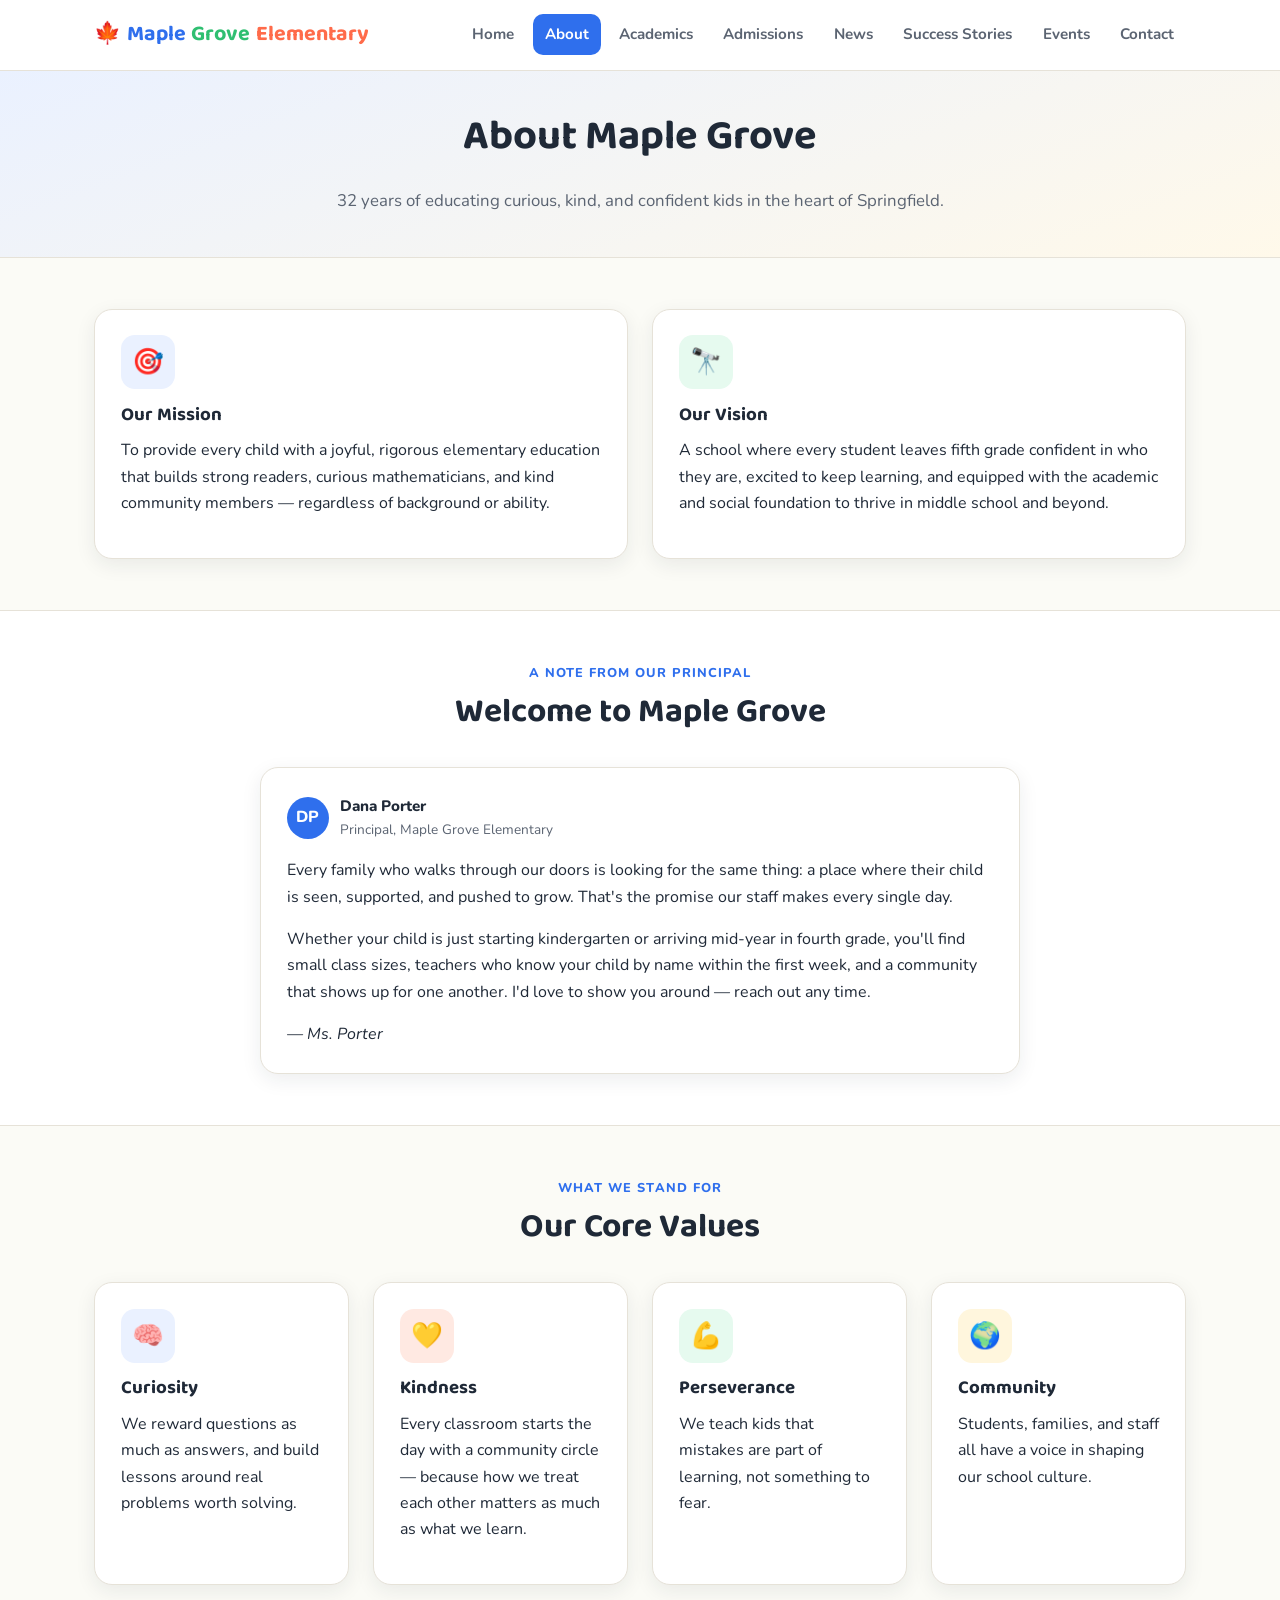
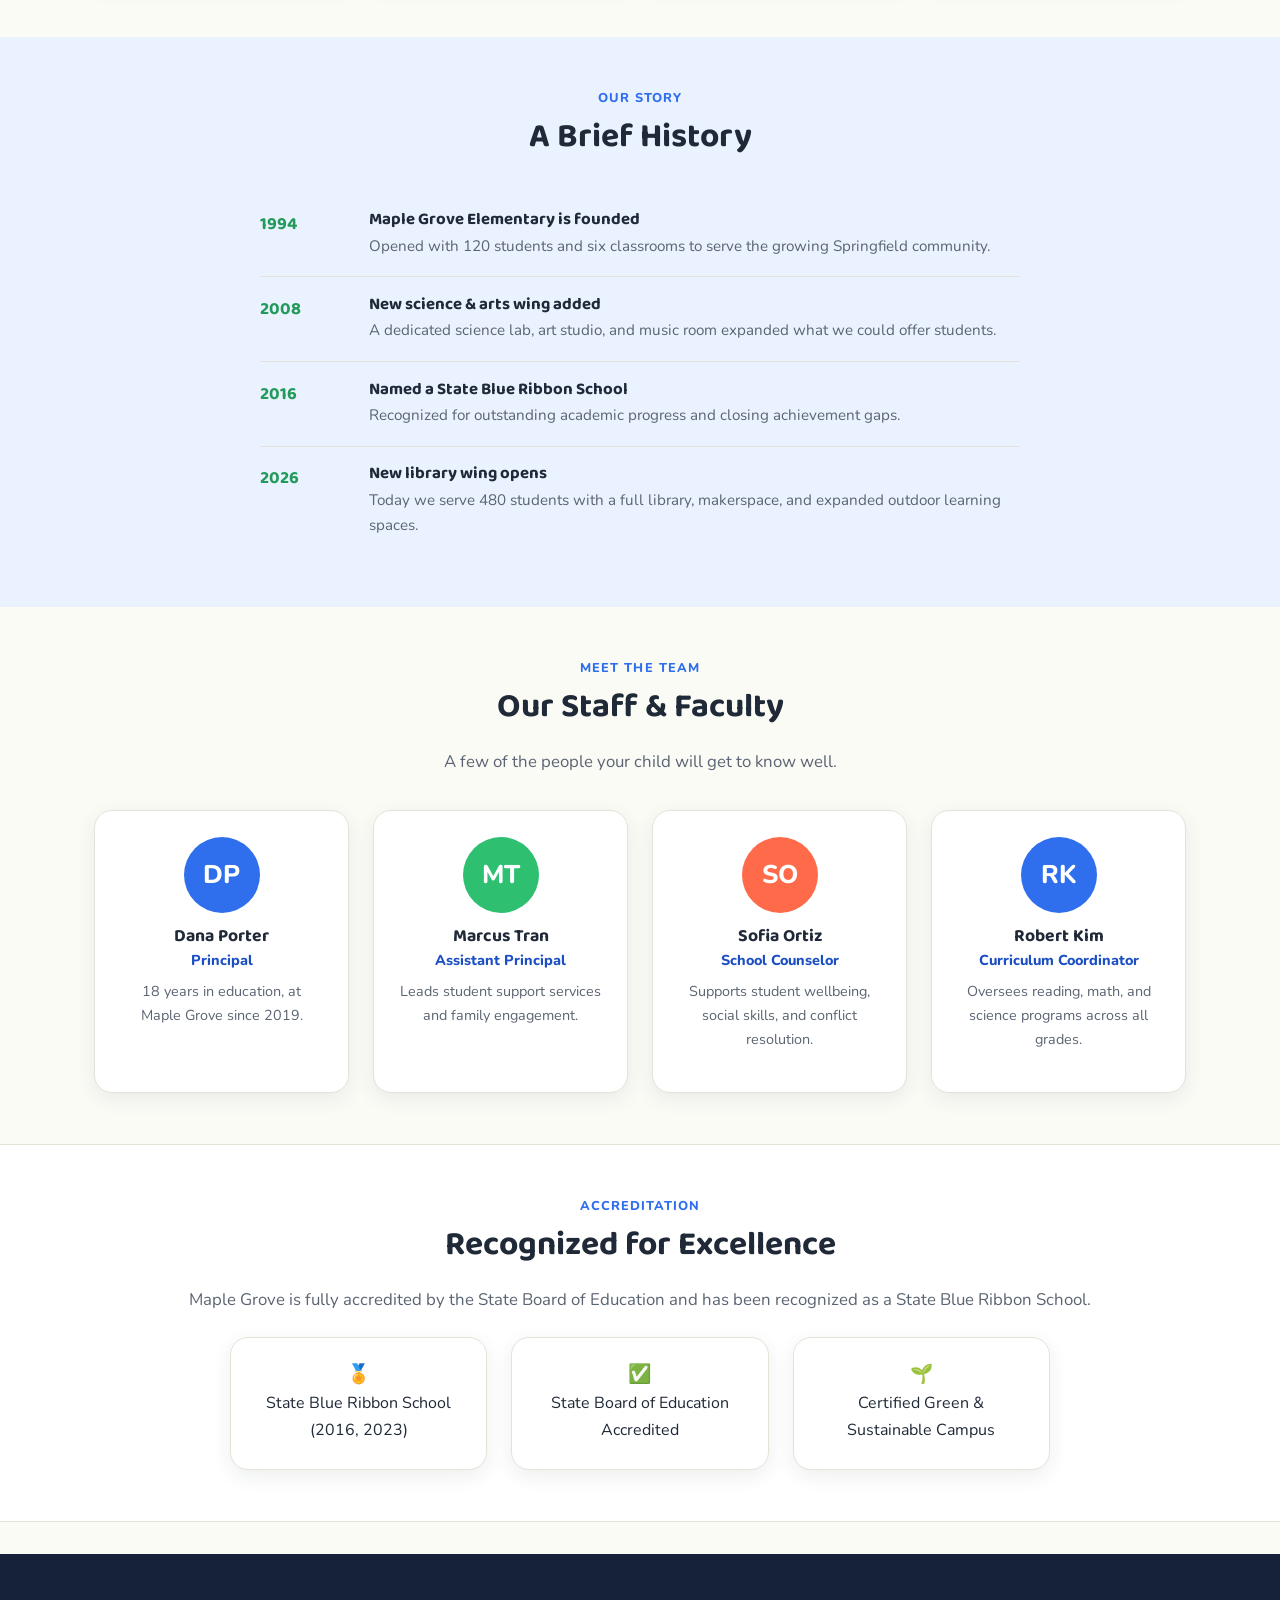
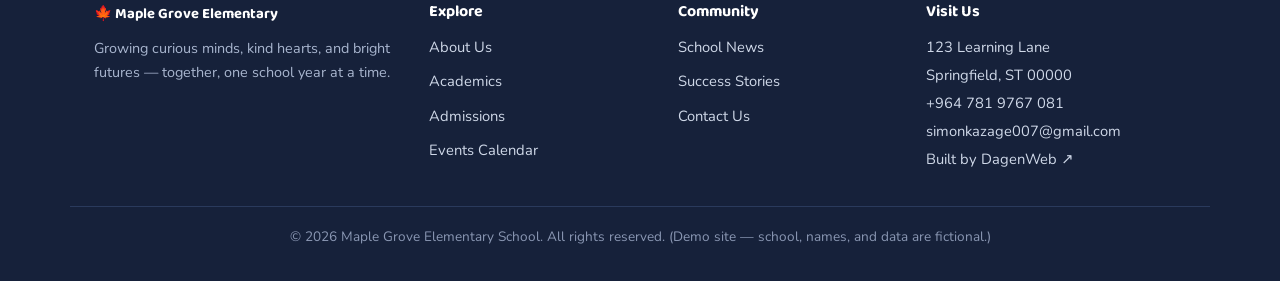
==== about.html @ 6165afce "Add files via upload" ====
<!DOCTYPE html>
<html lang="en">
<head>
<meta charset="UTF-8">
<meta name="viewport" content="width=device-width, initial-scale=1.0">
<title>About Us — Maple Grove Elementary School</title>
<meta name="description" content="Learn about Maple Grove Elementary's mission, history, values, and the staff who make it a great place to learn.">
<link rel="icon" href="data:image/svg+xml,<svg xmlns=%22http://www.w3.org/2000/svg%22 viewBox=%220 0 100 100%22><text y=%22.9em%22 font-size=%2290%22>🍁</text></svg>">
<link rel="preconnect" href="https://fonts.googleapis.com">
<link rel="preconnect" href="https://fonts.gstatic.com" crossorigin>
<link href="https://fonts.googleapis.com/css2?family=Baloo+2:wght@500;600;700;800&family=Nunito:wght@400;600;700;800&display=swap" rel="stylesheet">
<link rel="stylesheet" href="assets/css/style.css">
</head>
<body>
<header class="site-header">
    <div class="container header-inner">
        <a href="index.html" class="logo">🍁 <span class="logo-m">Maple</span> <span class="logo-g">Grove</span> <span class="logo-e">Elementary</span></a>
        <nav class="main-nav">
            <button class="nav-toggle" id="navToggle" aria-label="Toggle menu">☰</button>
            <ul id="navList">
                <li><a href="index.html">Home</a></li>
                <li><a href="about.html" class="active">About</a></li>
                <li><a href="academics.html">Academics</a></li>
                <li><a href="admissions.html">Admissions</a></li>
                <li><a href="news.html">News</a></li>
                <li><a href="success.html">Success Stories</a></li>
                <li><a href="events.html">Events</a></li>
                <li><a href="contact.html">Contact</a></li>
            </ul>
        </nav>
    </div>
</header>

<main>
<section class="page-hero">
    <div class="container">
        <h1>About Maple Grove</h1>
        <p>32 years of educating curious, kind, and confident kids in the heart of Springfield.</p>
    </div>
</section>

<section class="section">
    <div class="container">
        <div class="grid grid-2">
            <div class="card">
                <div class="icon-badge bg-blue">🎯</div>
                <h3>Our Mission</h3>
                <p>To provide every child with a joyful, rigorous elementary education that builds strong readers, curious mathematicians, and kind community members — regardless of background or ability.</p>
            </div>
            <div class="card">
                <div class="icon-badge bg-green">🔭</div>
                <h3>Our Vision</h3>
                <p>A school where every student leaves fifth grade confident in who they are, excited to keep learning, and equipped with the academic and social foundation to thrive in middle school and beyond.</p>
            </div>
        </div>
    </div>
</section>

<section class="section section-alt">
    <div class="container">
        <div class="section-head">
            <span class="eyebrow">A note from our principal</span>
            <h2 class="section-title">Welcome to Maple Grove</h2>
        </div>
        <div class="card" style="max-width:760px;margin:0 auto;">
            <div class="testimonial-author" style="margin-bottom:1rem;">
                <div class="avatar avatar-blue">DP</div>
                <div>
                    <div class="testimonial-name">Dana Porter</div>
                    <div class="testimonial-role">Principal, Maple Grove Elementary</div>
                </div>
            </div>
            <p>Every family who walks through our doors is looking for the same thing: a place where their child is seen, supported, and pushed to grow. That's the promise our staff makes every single day.</p>
            <p>Whether your child is just starting kindergarten or arriving mid-year in fourth grade, you'll find small class sizes, teachers who know your child by name within the first week, and a community that shows up for one another. I'd love to show you around — reach out any time.</p>
            <p style="margin-bottom:0;"><em>— Ms. Porter</em></p>
        </div>
    </div>
</section>

<section class="section">
    <div class="container">
        <div class="section-head">
            <span class="eyebrow">What we stand for</span>
            <h2 class="section-title">Our Core Values</h2>
        </div>
        <div class="grid grid-4">
            <div class="card">
                <div class="icon-badge bg-blue">🧠</div>
                <h3>Curiosity</h3>
                <p>We reward questions as much as answers, and build lessons around real problems worth solving.</p>
            </div>
            <div class="card">
                <div class="icon-badge bg-orange">💛</div>
                <h3>Kindness</h3>
                <p>Every classroom starts the day with a community circle — because how we treat each other matters as much as what we learn.</p>
            </div>
            <div class="card">
                <div class="icon-badge bg-green">💪</div>
                <h3>Perseverance</h3>
                <p>We teach kids that mistakes are part of learning, not something to fear.</p>
            </div>
            <div class="card">
                <div class="icon-badge bg-yellow">🌍</div>
                <h3>Community</h3>
                <p>Students, families, and staff all have a voice in shaping our school culture.</p>
            </div>
        </div>
    </div>
</section>

<section class="section section-tint">
    <div class="container">
        <div class="section-head">
            <span class="eyebrow">Our story</span>
            <h2 class="section-title">A Brief History</h2>
        </div>
        <ol class="timeline" style="max-width:760px;margin:0 auto;">
            <li>
                <span class="timeline-year">1994</span>
                <div>
                    <h4>Maple Grove Elementary is founded</h4>
                    <p>Opened with 120 students and six classrooms to serve the growing Springfield community.</p>
                </div>
            </li>
            <li>
                <span class="timeline-year">2008</span>
                <div>
                    <h4>New science &amp; arts wing added</h4>
                    <p>A dedicated science lab, art studio, and music room expanded what we could offer students.</p>
                </div>
            </li>
            <li>
                <span class="timeline-year">2016</span>
                <div>
                    <h4>Named a State Blue Ribbon School</h4>
                    <p>Recognized for outstanding academic progress and closing achievement gaps.</p>
                </div>
            </li>
            <li>
                <span class="timeline-year">2026</span>
                <div>
                    <h4>New library wing opens</h4>
                    <p>Today we serve 480 students with a full library, makerspace, and expanded outdoor learning spaces.</p>
                </div>
            </li>
        </ol>
    </div>
</section>

<section class="section">
    <div class="container">
        <div class="section-head">
            <span class="eyebrow">Meet the team</span>
            <h2 class="section-title">Our Staff &amp; Faculty</h2>
            <p class="section-sub">A few of the people your child will get to know well.</p>
        </div>
        <div class="grid grid-4">
            <div class="card staff-card">
                <div class="avatar avatar-blue">DP</div>
                <h3>Dana Porter</h3>
                <div class="staff-role">Principal</div>
                <p>18 years in education, at Maple Grove since 2019.</p>
            </div>
            <div class="card staff-card">
                <div class="avatar avatar-green">MT</div>
                <h3>Marcus Tran</h3>
                <div class="staff-role">Assistant Principal</div>
                <p>Leads student support services and family engagement.</p>
            </div>
            <div class="card staff-card">
                <div class="avatar avatar-orange">SO</div>
                <h3>Sofia Ortiz</h3>
                <div class="staff-role">School Counselor</div>
                <p>Supports student wellbeing, social skills, and conflict resolution.</p>
            </div>
            <div class="card staff-card">
                <div class="avatar avatar-blue">RK</div>
                <h3>Robert Kim</h3>
                <div class="staff-role">Curriculum Coordinator</div>
                <p>Oversees reading, math, and science programs across all grades.</p>
            </div>
        </div>
    </div>
</section>

<section class="section section-alt">
    <div class="container text-center">
        <span class="eyebrow">Accreditation</span>
        <h2 class="section-title">Recognized for Excellence</h2>
        <p class="section-sub" style="margin-bottom:1.5rem;">Maple Grove is fully accredited by the State Board of Education and has been recognized as a State Blue Ribbon School.</p>
        <div class="grid grid-3" style="max-width:820px;margin:0 auto;">
            <div class="card"><h3 style="margin-bottom:0.2em;">🏅</h3><p style="margin:0;">State Blue Ribbon School (2016, 2023)</p></div>
            <div class="card"><h3 style="margin-bottom:0.2em;">✅</h3><p style="margin:0;">State Board of Education Accredited</p></div>
            <div class="card"><h3 style="margin-bottom:0.2em;">🌱</h3><p style="margin:0;">Certified Green &amp; Sustainable Campus</p></div>
        </div>
    </div>
</section>
</main>

<footer class="site-footer">
    <div class="container footer-grid">
        <div class="footer-col footer-about">
            <a href="index.html" class="logo">🍁 Maple Grove Elementary</a>
            <p>Growing curious minds, kind hearts, and bright futures — together, one school year at a time.</p>
        </div>
        <div class="footer-col">
            <h4>Explore</h4>
            <ul>
                <li><a href="about.html">About Us</a></li>
                <li><a href="academics.html">Academics</a></li>
                <li><a href="admissions.html">Admissions</a></li>
                <li><a href="events.html">Events Calendar</a></li>
            </ul>
        </div>
        <div class="footer-col">
            <h4>Community</h4>
            <ul>
                <li><a href="news.html">School News</a></li>
                <li><a href="success.html">Success Stories</a></li>
                <li><a href="contact.html">Contact Us</a></li>
            </ul>
        </div>
        <div class="footer-col">
            <h4>Visit Us</h4>
            <address>
                123 Learning Lane<br>
                Springfield, ST 00000<br>
                <a href="tel:+9647819767081">+964 781 9767 081</a><br>
                <a href="mailto:simonkazage007@gmail.com">simonkazage007@gmail.com</a><br>
                <a href="https://simon-dagenhart.github.io/DagenWeb/" target="_blank" rel="noopener noreferrer">Built by DagenWeb &#8599;</a>
            </address>
        </div>
    </div>
    <div class="container footer-bottom">
        <p>&copy; <span id="year"></span> Maple Grove Elementary School. All rights reserved. (Demo site — school, names, and data are fictional.)</p>
    </div>
</footer>
<script src="assets/js/main.js"></script>
</body>
</html>
---- assets/css/style.css ----
:root {
    --blue: #2f6fed;
    --blue-dark: #1c4fc4;
    --blue-light: #eaf1ff;
    --yellow: #ffc93c;
    --yellow-dark: #e0a800;
    --green: #2fbf71;
    --green-dark: #219a5a;
    --orange: #ff6b4a;
    --red: #e8483a;
    --ink: #1f2937;
    --ink-light: #5b6472;
    --bg: #fbfbf6;
    --card-bg: #ffffff;
    --border: #e6e2d8;
    --radius: 18px;
    --radius-sm: 10px;
    --shadow: 0 6px 20px rgba(31, 41, 55, 0.08);
    --shadow-lg: 0 12px 32px rgba(31, 41, 55, 0.12);
}

* { box-sizing: border-box; }

html { scroll-behavior: smooth; }

body {
    margin: 0;
    font-family: 'Nunito', system-ui, -apple-system, 'Segoe UI', sans-serif;
    background: var(--bg);
    color: var(--ink);
    line-height: 1.65;
}

h1, h2, h3, h4 {
    font-family: 'Baloo 2', 'Nunito', system-ui, sans-serif;
    line-height: 1.2;
    margin: 0 0 0.6em;
    color: var(--ink);
}

p { margin: 0 0 1em; }

.container {
    max-width: 1140px;
    margin: 0 auto;
    padding: 0 1.5rem;
}

.container.narrow { max-width: 760px; }

a { color: var(--blue-dark); }
a:hover { color: var(--blue); }

img { max-width: 100%; display: block; }

ul { padding-left: 1.2em; }

/* ---------- Header ---------- */
.site-header {
    background: #ffffffee;
    backdrop-filter: blur(6px);
    border-bottom: 1px solid var(--border);
    position: sticky;
    top: 0;
    z-index: 20;
}

.header-inner {
    display: flex;
    align-items: center;
    justify-content: space-between;
    padding: 0.9rem 1.5rem;
    gap: 1rem;
}

.logo {
    font-family: 'Baloo 2', sans-serif;
    font-size: 1.35rem;
    font-weight: 700;
    color: var(--ink);
    text-decoration: none;
    white-space: nowrap;
    display: flex;
    align-items: center;
    gap: 0.35rem;
}
.logo:hover { color: var(--ink); }
.logo .logo-m { color: var(--blue); }
.logo .logo-g { color: var(--green); }
.logo .logo-e { color: var(--orange); }

.main-nav { display: flex; align-items: center; }

.nav-toggle {
    display: none;
    background: none;
    border: 2px solid var(--border);
    border-radius: var(--radius-sm);
    font-size: 1.3rem;
    padding: 0.25rem 0.6rem;
    cursor: pointer;
}

#navList {
    display: flex;
    list-style: none;
    margin: 0;
    padding: 0;
    gap: 0.4rem;
    flex-wrap: wrap;
    justify-content: flex-end;
}

#navList a {
    display: block;
    padding: 0.5rem 0.75rem;
    border-radius: var(--radius-sm);
    color: var(--ink-light);
    text-decoration: none;
    font-weight: 700;
    font-size: 0.95rem;
    transition: background 0.15s, color 0.15s;
}

#navList a:hover { background: var(--blue-light); color: var(--blue-dark); }
#navList a.active { background: var(--blue); color: #fff; }

/* ---------- Buttons ---------- */
.btn {
    display: inline-block;
    padding: 0.75rem 1.5rem;
    border-radius: 999px;
    font-weight: 800;
    text-decoration: none;
    font-size: 1rem;
    border: none;
    cursor: pointer;
    transition: transform 0.12s ease, box-shadow 0.12s ease;
}
.btn:hover { transform: translateY(-2px); text-decoration: none; }

.btn-blue { background: var(--blue); color: #fff; box-shadow: 0 6px 16px rgba(47, 111, 237, 0.35); }
.btn-blue:hover { background: var(--blue-dark); color: #fff; }

.btn-yellow { background: var(--yellow); color: #4a3300; box-shadow: 0 6px 16px rgba(255, 201, 60, 0.4); }
.btn-yellow:hover { background: var(--yellow-dark); color: #4a3300; }

.btn-green { background: var(--green); color: #fff; box-shadow: 0 6px 16px rgba(47, 191, 113, 0.35); }
.btn-green:hover { background: var(--green-dark); color: #fff; }

.btn-outline {
    background: transparent;
    color: var(--blue-dark);
    border: 2px solid var(--blue);
}
.btn-outline:hover { background: var(--blue-light); color: var(--blue-dark); }

.btn-sm { padding: 0.45rem 1rem; font-size: 0.9rem; }

/* ---------- Hero ---------- */
.hero {
    background: linear-gradient(160deg, var(--blue-light) 0%, #fff9ea 100%);
    padding: 3.5rem 0 3rem;
    border-bottom: 1px solid var(--border);
}

.hero-inner { text-align: center; }

.hero-eyebrow {
    display: inline-block;
    background: #fff;
    border: 1px solid var(--border);
    border-radius: 999px;
    padding: 0.35rem 1rem;
    font-weight: 800;
    font-size: 0.85rem;
    color: var(--green-dark);
    margin-bottom: 1rem;
}

.hero h1 {
    font-size: clamp(2rem, 5vw, 3.2rem);
    margin-bottom: 0.4em;
}
.hero h1 .accent { color: var(--blue); }

.hero-sub {
    max-width: 640px;
    margin: 0 auto 1.6rem;
    font-size: 1.15rem;
    color: var(--ink-light);
}

.hero-actions {
    display: flex;
    gap: 0.9rem;
    justify-content: center;
    flex-wrap: wrap;
    margin-bottom: 2rem;
}

.page-hero {
    background: linear-gradient(160deg, var(--blue-light) 0%, #fff9ea 100%);
    padding: 2.6rem 0;
    border-bottom: 1px solid var(--border);
    text-align: center;
}
.page-hero h1 { font-size: clamp(1.8rem, 4vw, 2.6rem); }
.page-hero p { color: var(--ink-light); max-width: 640px; margin: 0 auto; font-size: 1.05rem; }

/* ---------- Sections ---------- */
.section { padding: 3.2rem 0; }
.section-alt { background: #fff; border-top: 1px solid var(--border); border-bottom: 1px solid var(--border); }
.section-tint { background: var(--blue-light); }

.section-head { text-align: center; max-width: 680px; margin: 0 auto 2.2rem; }
.section-title { font-size: clamp(1.5rem, 3.5vw, 2.1rem); }
.section-sub { color: var(--ink-light); font-size: 1.05rem; }
.eyebrow {
    display: block;
    font-weight: 800;
    color: var(--blue);
    text-transform: uppercase;
    letter-spacing: 0.08em;
    font-size: 0.8rem;
    margin-bottom: 0.5rem;
}

/* ---------- Grids & Cards ---------- */
.grid { display: grid; gap: 1.5rem; }
.grid-2 { grid-template-columns: repeat(2, 1fr); }
.grid-3 { grid-template-columns: repeat(3, 1fr); }
.grid-4 { grid-template-columns: repeat(4, 1fr); }

.card {
    background: var(--card-bg);
    border: 1px solid var(--border);
    border-radius: var(--radius);
    padding: 1.6rem;
    box-shadow: var(--shadow);
}

.icon-badge {
    width: 54px;
    height: 54px;
    border-radius: 14px;
    display: flex;
    align-items: center;
    justify-content: center;
    font-size: 1.6rem;
    margin-bottom: 0.9rem;
}
.bg-blue { background: var(--blue-light); }
.bg-yellow { background: #fff6dd; }
.bg-green { background: #e6faef; }
.bg-orange { background: #ffe9e2; }

/* Stats */
.stats-row {
    display: grid;
    grid-template-columns: repeat(4, 1fr);
    gap: 1.2rem;
    text-align: center;
}
.stat-num {
    font-family: 'Baloo 2', sans-serif;
    font-size: 2.2rem;
    font-weight: 700;
    color: var(--blue);
    display: block;
}
.stat-label { color: var(--ink-light); font-weight: 700; font-size: 0.95rem; }

/* News cards */
.news-card {
    background: var(--card-bg);
    border: 1px solid var(--border);
    border-radius: var(--radius);
    overflow: hidden;
    box-shadow: var(--shadow);
    display: flex;
    flex-direction: column;
}
.news-thumb {
    height: 130px;
    display: flex;
    align-items: center;
    justify-content: center;
    font-size: 2.6rem;
}
.news-card-body { padding: 1.3rem; display: flex; flex-direction: column; gap: 0.5rem; flex: 1; }
.news-date { color: var(--ink-light); font-size: 0.85rem; font-weight: 700; }
.news-card-body h3 { font-size: 1.15rem; margin-bottom: 0.2em; }
.news-card-body p { color: var(--ink-light); font-size: 0.95rem; flex: 1; }

.tag {
    display: inline-block;
    font-size: 0.75rem;
    font-weight: 800;
    text-transform: uppercase;
    letter-spacing: 0.04em;
    padding: 0.25rem 0.7rem;
    border-radius: 999px;
    width: fit-content;
}
.tag-blue { background: var(--blue-light); color: var(--blue-dark); }
.tag-green { background: #e6faef; color: var(--green-dark); }
.tag-orange { background: #ffe9e2; color: #a8401f; }
.tag-yellow { background: #fff6dd; color: #8a6300; }

/* Article page */
.article-header { margin-bottom: 1.6rem; }
.article-meta { color: var(--ink-light); font-size: 0.9rem; font-weight: 700; margin-bottom: 0.6rem; }
.article-body { font-size: 1.08rem; }
.article-body h2 { margin-top: 1.4em; font-size: 1.35rem; }
.article-body blockquote {
    margin: 1.5rem 0;
    padding: 1rem 1.3rem;
    background: var(--blue-light);
    border-left: 4px solid var(--blue);
    border-radius: var(--radius-sm);
    font-style: italic;
}
.back-link { display: inline-block; margin-bottom: 1.4rem; font-weight: 700; }

/* Testimonials */
.testimonial-card {
    background: var(--card-bg);
    border: 1px solid var(--border);
    border-radius: var(--radius);
    padding: 1.6rem;
    box-shadow: var(--shadow);
}
.testimonial-quote { font-size: 1.05rem; font-style: italic; margin-bottom: 1rem; }
.testimonial-author { display: flex; align-items: center; gap: 0.7rem; }
.avatar {
    width: 42px;
    height: 42px;
    border-radius: 50%;
    display: flex;
    align-items: center;
    justify-content: center;
    font-weight: 800;
    color: #fff;
    flex-shrink: 0;
}
.avatar-blue { background: var(--blue); }
.avatar-green { background: var(--green); }
.avatar-orange { background: var(--orange); }
.testimonial-name { font-weight: 800; font-size: 0.95rem; }
.testimonial-role { color: var(--ink-light); font-size: 0.85rem; }

/* Staff */
.staff-card { text-align: center; }
.staff-card .avatar { width: 76px; height: 76px; font-size: 1.6rem; margin: 0 auto 0.8rem; }
.staff-card h3 { margin-bottom: 0.1em; font-size: 1.1rem; }
.staff-role { color: var(--blue-dark); font-weight: 800; font-size: 0.9rem; margin-bottom: 0.5rem; }
.staff-card p { color: var(--ink-light); font-size: 0.9rem; }

/* Timeline (achievements) */
.timeline { list-style: none; padding: 0; margin: 0; }
.timeline li {
    display: grid;
    grid-template-columns: 90px 1fr;
    gap: 1.2rem;
    padding: 1.1rem 0;
    border-bottom: 1px solid var(--border);
}
.timeline li:last-child { border-bottom: none; }
.timeline-year { font-family: 'Baloo 2', sans-serif; font-weight: 700; color: var(--green-dark); font-size: 1.1rem; }
.timeline h4 { margin-bottom: 0.2em; font-size: 1.05rem; }
.timeline p { color: var(--ink-light); margin-bottom: 0; font-size: 0.95rem; }

/* Tables */
.table-wrap { overflow-x: auto; border: 1px solid var(--border); border-radius: var(--radius); }
table { width: 100%; border-collapse: collapse; background: var(--card-bg); }
th, td { padding: 0.85rem 1.1rem; text-align: left; border-bottom: 1px solid var(--border); font-size: 0.95rem; }
th { background: var(--blue-light); color: var(--blue-dark); font-weight: 800; }
tr:last-child td { border-bottom: none; }

/* Steps */
.steps { list-style: none; padding: 0; margin: 0; display: grid; gap: 1rem; }
.step {
    display: grid;
    grid-template-columns: 44px 1fr;
    gap: 1rem;
    background: var(--card-bg);
    border: 1px solid var(--border);
    border-radius: var(--radius);
    padding: 1.2rem;
    box-shadow: var(--shadow);
}
.step-num {
    width: 44px;
    height: 44px;
    border-radius: 50%;
    background: var(--blue);
    color: #fff;
    display: flex;
    align-items: center;
    justify-content: center;
    font-weight: 800;
    font-family: 'Baloo 2', sans-serif;
}
.step h3 { margin-bottom: 0.2em; font-size: 1.05rem; }
.step p { margin-bottom: 0; color: var(--ink-light); }

/* Events */
.event-card {
    display: grid;
    grid-template-columns: 90px 1fr;
    gap: 1.2rem;
    background: var(--card-bg);
    border: 1px solid var(--border);
    border-radius: var(--radius);
    padding: 1.2rem;
    box-shadow: var(--shadow);
    align-items: center;
}
.event-date {
    background: var(--blue-light);
    border-radius: var(--radius-sm);
    text-align: center;
    padding: 0.6rem 0.3rem;
    color: var(--blue-dark);
}
.event-date .day { font-family: 'Baloo 2', sans-serif; font-size: 1.5rem; font-weight: 700; display: block; }
.event-date .mon { font-size: 0.75rem; font-weight: 800; text-transform: uppercase; }
.event-card h3 { font-size: 1.05rem; margin-bottom: 0.15em; }
.event-card p { margin-bottom: 0; color: var(--ink-light); font-size: 0.92rem; }

/* FAQ */
details.faq {
    background: var(--card-bg);
    border: 1px solid var(--border);
    border-radius: var(--radius-sm);
    padding: 1rem 1.2rem;
    margin-bottom: 0.8rem;
}
details.faq summary { font-weight: 800; cursor: pointer; }
details.faq p { margin: 0.7rem 0 0; color: var(--ink-light); }

/* CTA banner */
.cta-banner {
    background: linear-gradient(135deg, var(--blue), #1c4fc4);
    color: #fff;
    border-radius: var(--radius);
    padding: 2.6rem 2rem;
    text-align: center;
}
.cta-banner h2 { color: #fff; }
.cta-banner p { color: #dbe7ff; max-width: 560px; margin: 0 auto 1.4rem; }
.cta-banner .btn-yellow { color: #4a3300; }

/* Forms */
.form-grid { display: grid; gap: 1.1rem; }
label { display: block; font-weight: 800; margin-bottom: 0.35rem; font-size: 0.95rem; }
input, select, textarea {
    width: 100%;
    padding: 0.7rem 0.9rem;
    border: 1px solid var(--border);
    border-radius: var(--radius-sm);
    font-family: inherit;
    font-size: 1rem;
    background: #fff;
    color: var(--ink);
}
input:focus, select:focus, textarea:focus { outline: 2px solid var(--blue); outline-offset: 1px; }
.form-note { font-size: 0.85rem; color: var(--ink-light); }
.form-status { font-weight: 800; margin-top: 0.8rem; }
.form-status.ok { color: var(--green-dark); }

/* Map placeholder */
.map-box {
    background: repeating-linear-gradient(45deg, var(--blue-light), var(--blue-light) 12px, #fff 12px, #fff 24px);
    border: 1px solid var(--border);
    border-radius: var(--radius);
    padding: 2.2rem;
    text-align: center;
    color: var(--blue-dark);
    font-weight: 800;
}

/* Footer */
.site-footer { background: #16213a; color: #cfd8e8; padding: 3rem 0 1.2rem; margin-top: 2rem; }
.footer-grid { display: grid; grid-template-columns: 1.4fr 1fr 1fr 1.2fr; gap: 2rem; padding-bottom: 2rem; border-bottom: 1px solid #2a3a5c; }
.footer-col h4 { color: #fff; font-size: 1rem; margin-bottom: 0.8rem; }
.footer-col ul { list-style: none; padding: 0; margin: 0; display: grid; gap: 0.5rem; }
.footer-col a { color: #cfd8e8; text-decoration: none; font-size: 0.92rem; }
.footer-col a:hover { color: #fff; text-decoration: underline; }
.footer-about .logo { color: #fff; margin-bottom: 0.7rem; }
.footer-about .logo .logo-m, .footer-about .logo .logo-g, .footer-about .logo .logo-e { color: #fff; }
.footer-about p { font-size: 0.9rem; color: #a9b6cf; }
address { font-style: normal; font-size: 0.92rem; line-height: 1.9; }
.footer-bottom { padding-top: 1.2rem; text-align: center; font-size: 0.85rem; color: #8a97b3; }

/* Utility */
.mt-0 { margin-top: 0; }
.text-center { text-align: center; }

/* ---------- Responsive ---------- */
@media (max-width: 900px) {
    .grid-4 { grid-template-columns: repeat(2, 1fr); }
    .grid-3 { grid-template-columns: repeat(2, 1fr); }
    .stats-row { grid-template-columns: repeat(2, 1fr); gap: 1.6rem; }
    .footer-grid { grid-template-columns: 1fr 1fr; }
}

@media (max-width: 720px) {
    .nav-toggle { display: inline-block; }
    #navList {
        display: none;
        position: absolute;
        top: 100%;
        left: 0;
        right: 0;
        background: #fff;
        border-bottom: 1px solid var(--border);
        flex-direction: column;
        padding: 0.7rem 1.2rem 1.1rem;
        gap: 0.2rem;
    }
    #navList.open { display: flex; }
    .header-inner { position: relative; }
    .grid-2, .grid-3, .grid-4 { grid-template-columns: 1fr; }
    .stats-row { grid-template-columns: repeat(2, 1fr); }
    .footer-grid { grid-template-columns: 1fr; }
    .timeline li, .event-card, .step { grid-template-columns: 1fr; }
    .timeline-year { margin-bottom: 0.2rem; }
}
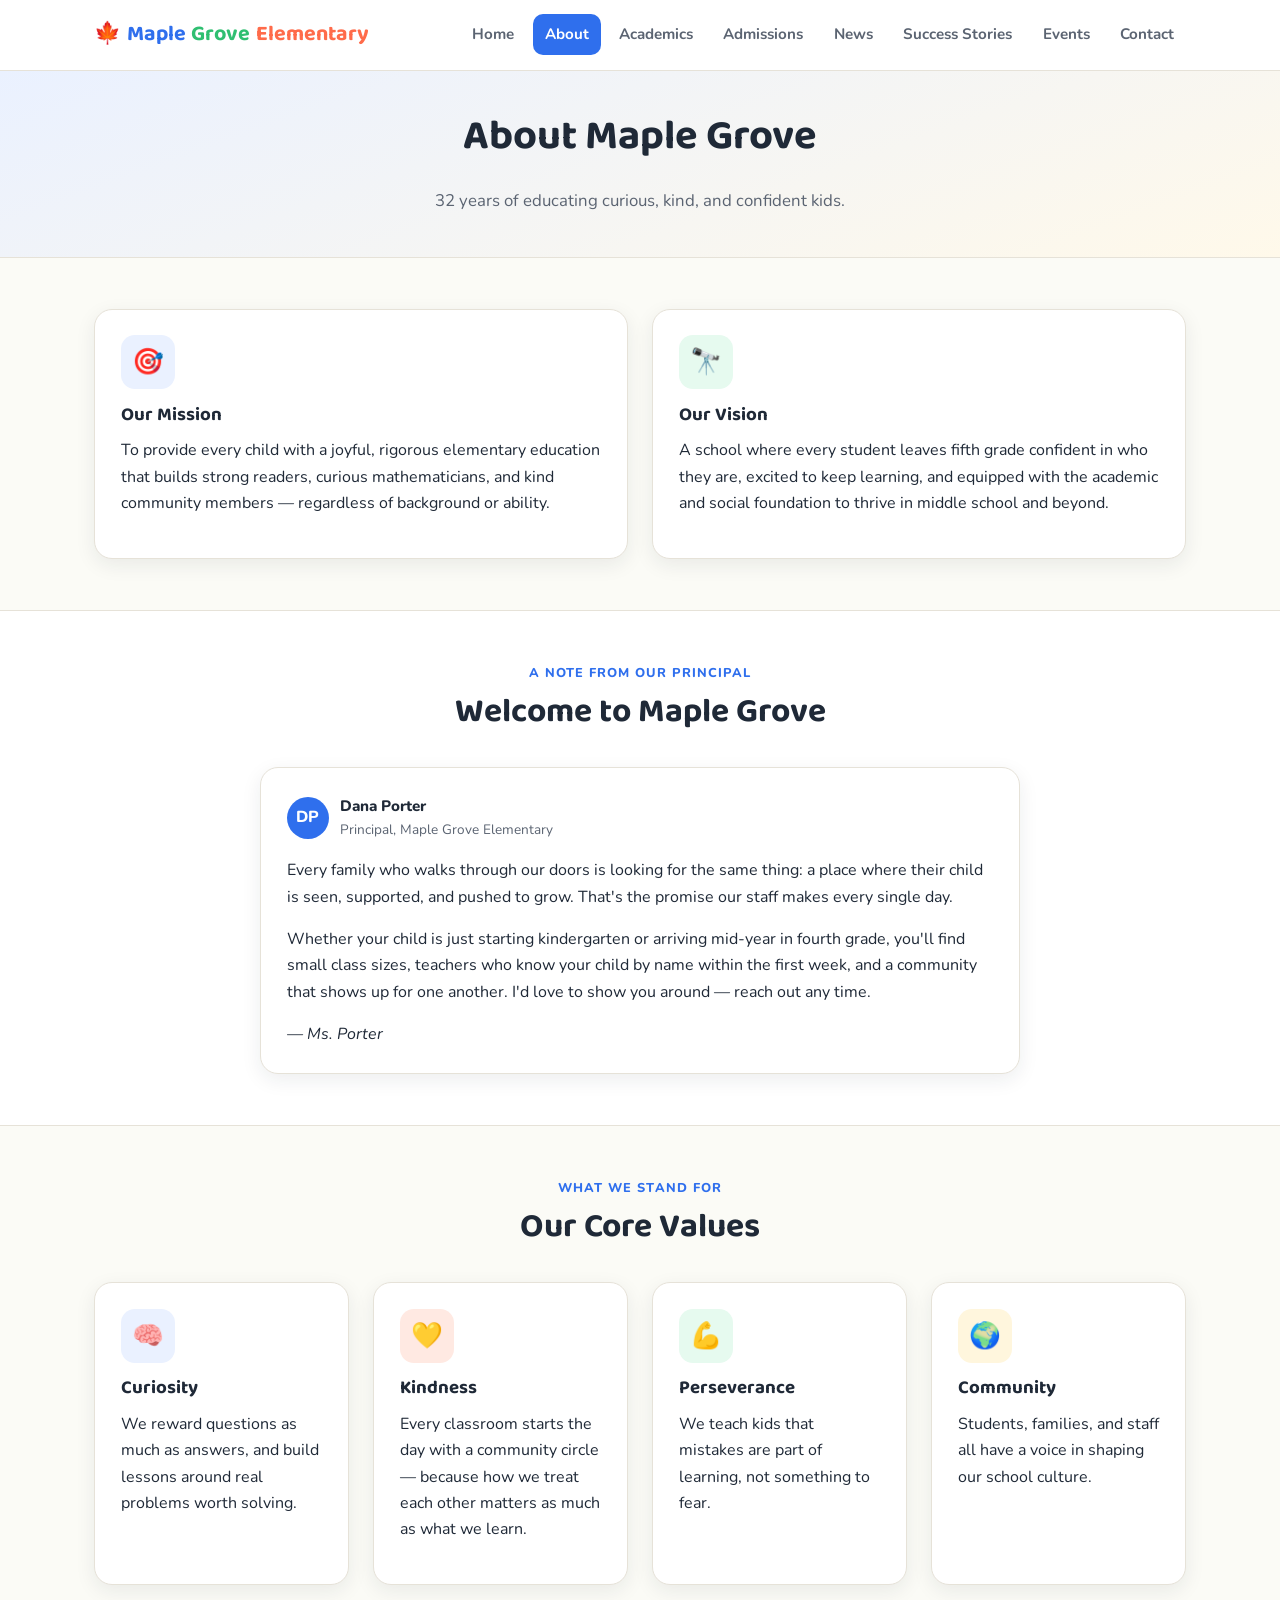
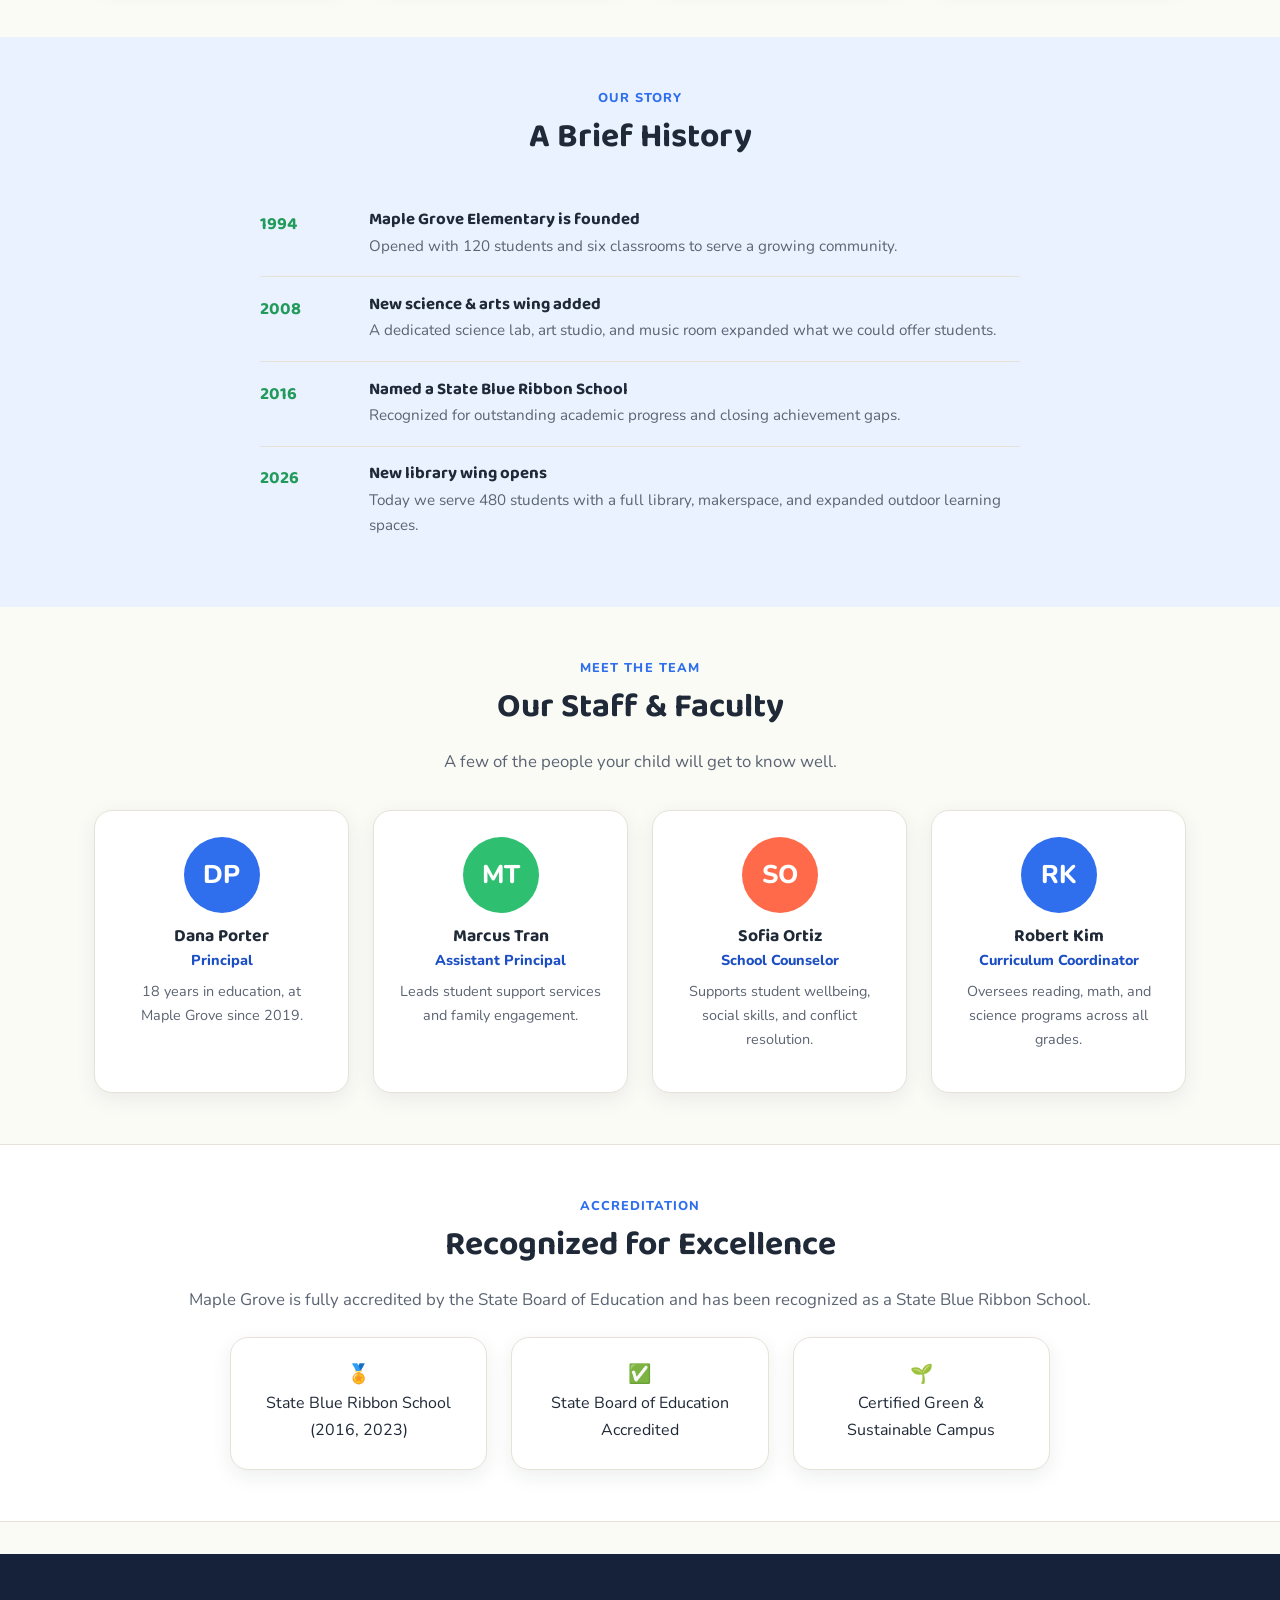
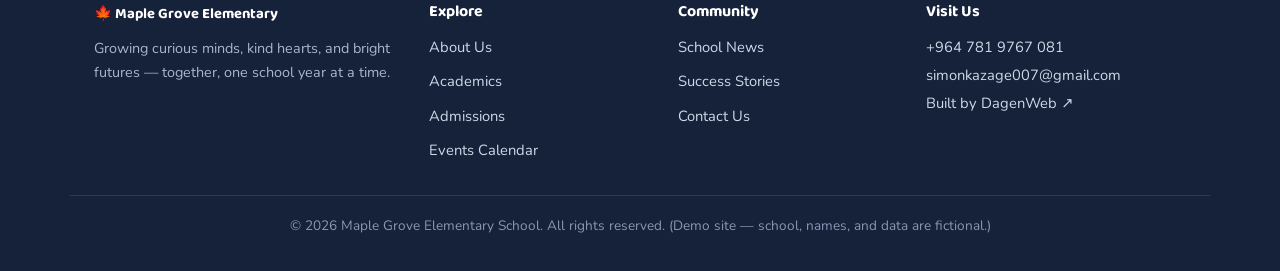
==== commit 7d482e40: "Add files via upload" ====
--- a/about.html
+++ b/about.html
@@ -35,7 +35,7 @@
 <section class="page-hero">
     <div class="container">
         <h1>About Maple Grove</h1>
-        <p>32 years of educating curious, kind, and confident kids in the heart of Springfield.</p>
+        <p>32 years of educating curious, kind, and confident kids.</p>
     </div>
 </section>
 
@@ -119,7 +119,7 @@
                 <span class="timeline-year">1994</span>
                 <div>
                     <h4>Maple Grove Elementary is founded</h4>
-                    <p>Opened with 120 students and six classrooms to serve the growing Springfield community.</p>
+                    <p>Opened with 120 students and six classrooms to serve a growing community.</p>
                 </div>
             </li>
             <li>
@@ -223,8 +223,6 @@
         <div class="footer-col">
             <h4>Visit Us</h4>
             <address>
-                123 Learning Lane<br>
-                Springfield, ST 00000<br>
                 <a href="tel:+9647819767081">+964 781 9767 081</a><br>
                 <a href="mailto:simonkazage007@gmail.com">simonkazage007@gmail.com</a><br>
                 <a href="https://simon-dagenhart.github.io/DagenWeb/" target="_blank" rel="noopener noreferrer">Built by DagenWeb &#8599;</a>
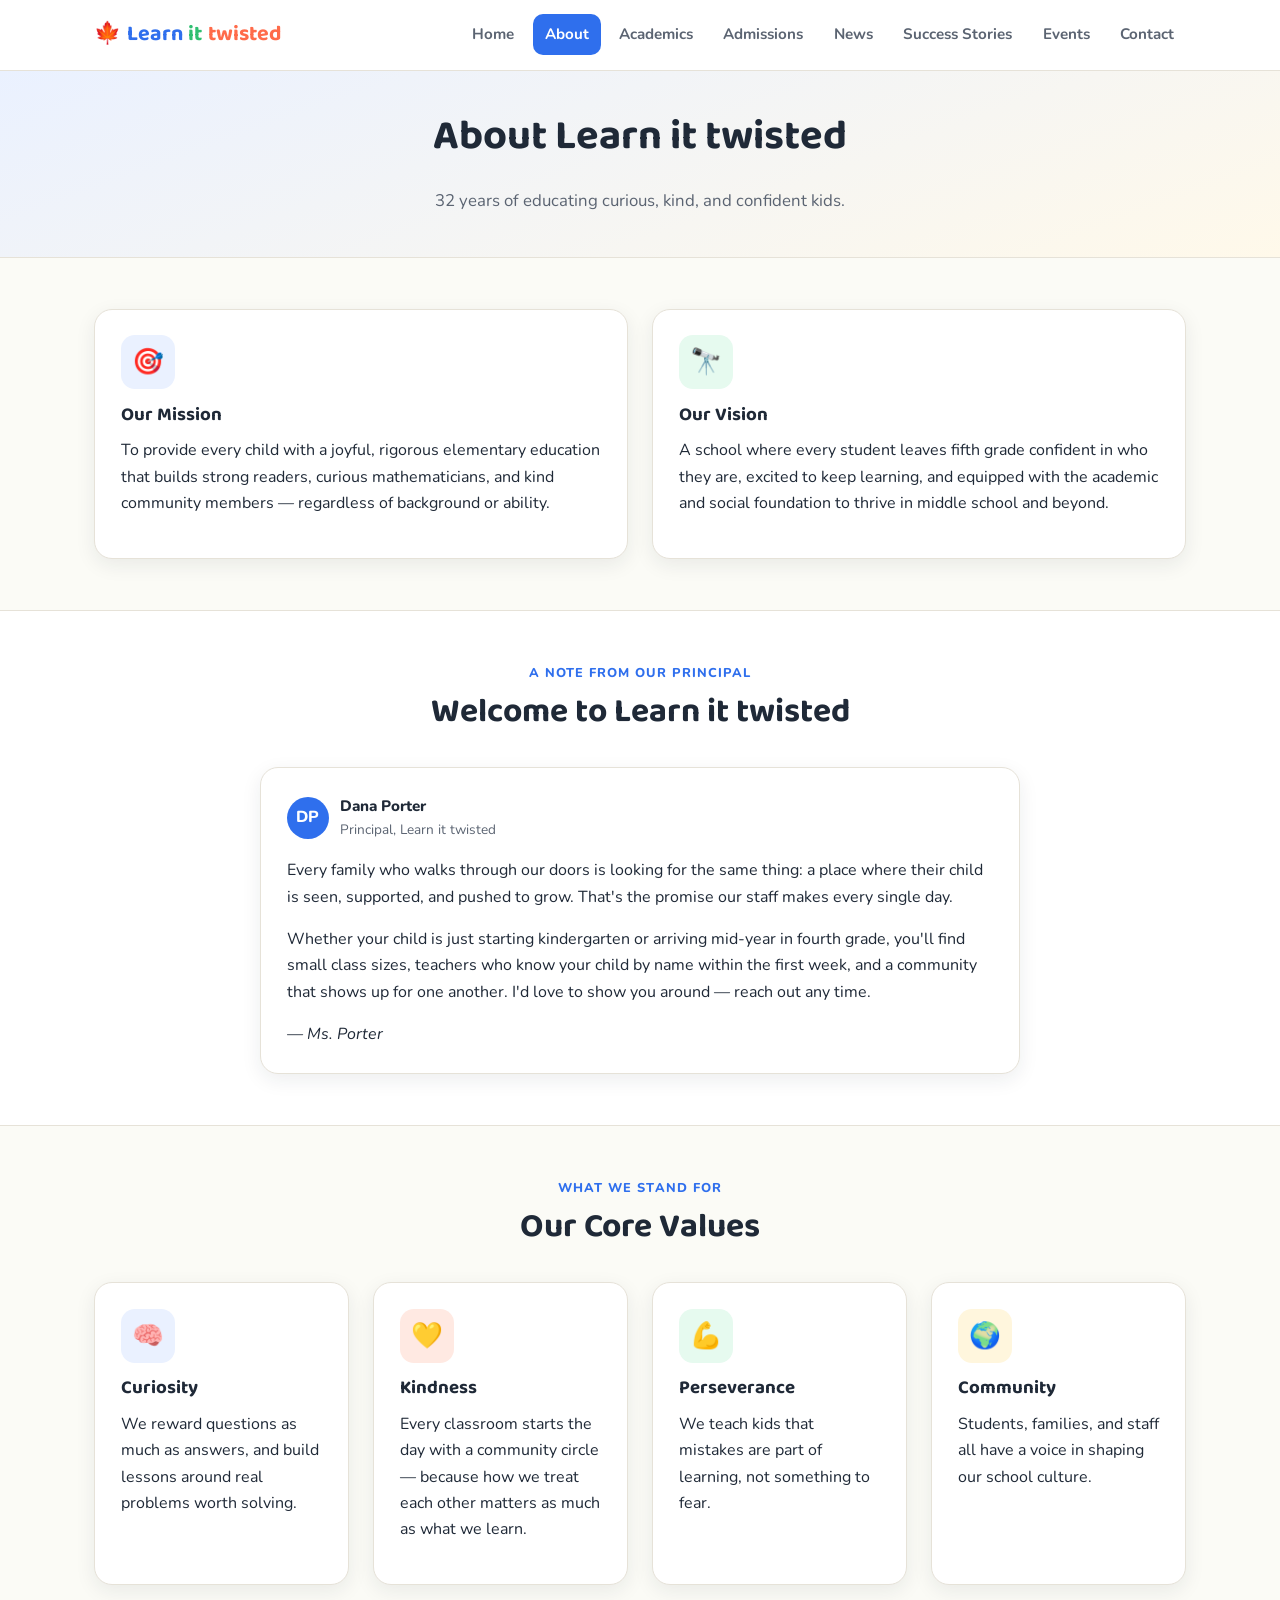
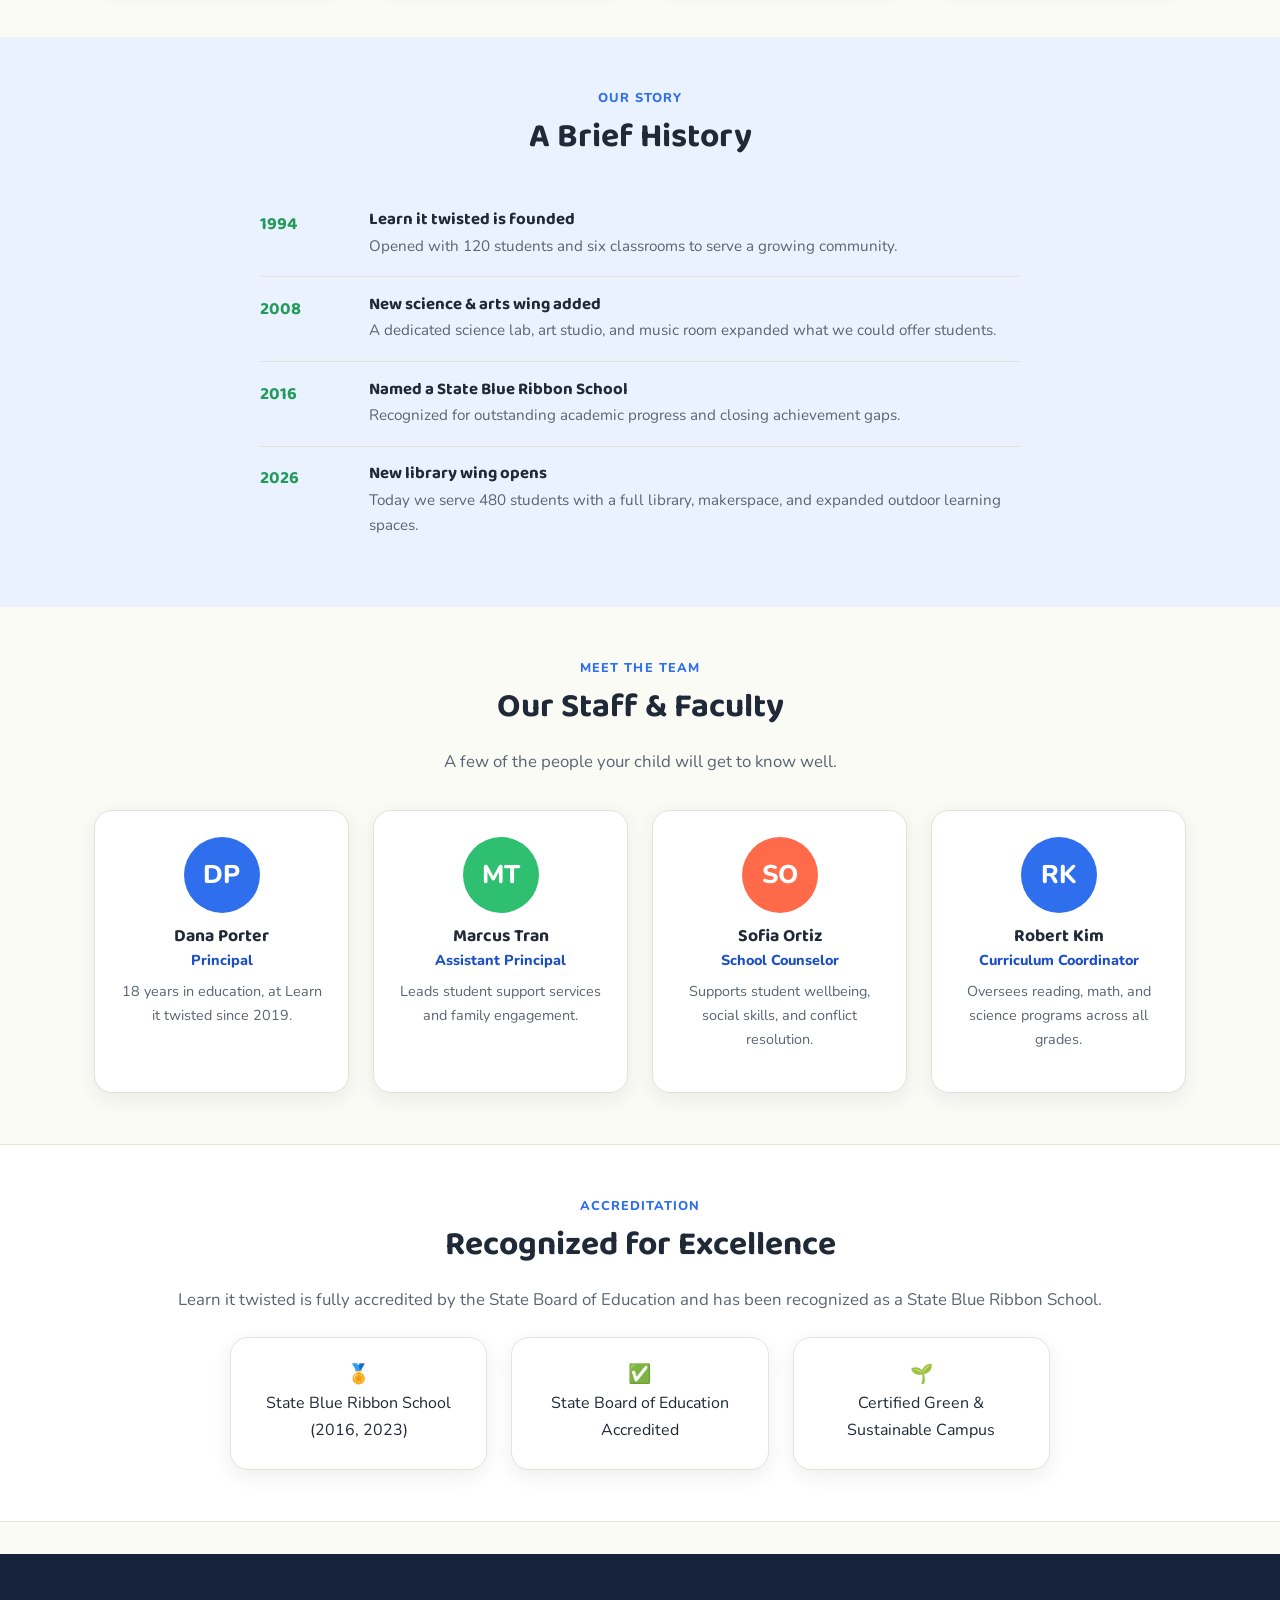
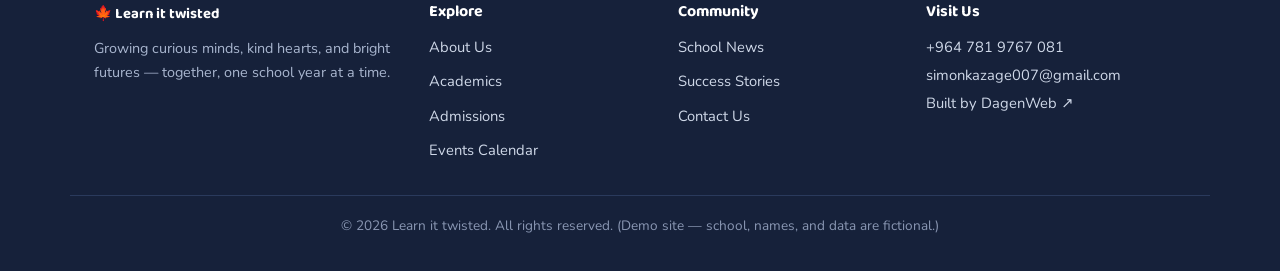
==== commit b291db3c: "Add files via upload" ====
--- a/about.html
+++ b/about.html
@@ -3,8 +3,8 @@
 <head>
 <meta charset="UTF-8">
 <meta name="viewport" content="width=device-width, initial-scale=1.0">
-<title>About Us — Maple Grove Elementary School</title>
-<meta name="description" content="Learn about Maple Grove Elementary's mission, history, values, and the staff who make it a great place to learn.">
+<title>About Us — Learn it twisted</title>
+<meta name="description" content="Learn about Learn it twisted's mission, history, values, and the staff who make it a great place to learn.">
 <link rel="icon" href="data:image/svg+xml,<svg xmlns=%22http://www.w3.org/2000/svg%22 viewBox=%220 0 100 100%22><text y=%22.9em%22 font-size=%2290%22>🍁</text></svg>">
 <link rel="preconnect" href="https://fonts.googleapis.com">
 <link rel="preconnect" href="https://fonts.gstatic.com" crossorigin>
@@ -14,7 +14,7 @@
 <body>
 <header class="site-header">
     <div class="container header-inner">
-        <a href="index.html" class="logo">🍁 <span class="logo-m">Maple</span> <span class="logo-g">Grove</span> <span class="logo-e">Elementary</span></a>
+        <a href="index.html" class="logo">🍁 <span class="logo-m">Learn</span> <span class="logo-g">it</span> <span class="logo-e">twisted</span></a>
         <nav class="main-nav">
             <button class="nav-toggle" id="navToggle" aria-label="Toggle menu">☰</button>
             <ul id="navList">
@@ -34,7 +34,7 @@
 <main>
 <section class="page-hero">
     <div class="container">
-        <h1>About Maple Grove</h1>
+        <h1>About Learn it twisted</h1>
         <p>32 years of educating curious, kind, and confident kids.</p>
     </div>
 </section>
@@ -60,14 +60,14 @@
     <div class="container">
         <div class="section-head">
             <span class="eyebrow">A note from our principal</span>
-            <h2 class="section-title">Welcome to Maple Grove</h2>
+            <h2 class="section-title">Welcome to Learn it twisted</h2>
         </div>
         <div class="card" style="max-width:760px;margin:0 auto;">
             <div class="testimonial-author" style="margin-bottom:1rem;">
                 <div class="avatar avatar-blue">DP</div>
                 <div>
                     <div class="testimonial-name">Dana Porter</div>
-                    <div class="testimonial-role">Principal, Maple Grove Elementary</div>
+                    <div class="testimonial-role">Principal, Learn it twisted</div>
                 </div>
             </div>
             <p>Every family who walks through our doors is looking for the same thing: a place where their child is seen, supported, and pushed to grow. That's the promise our staff makes every single day.</p>
@@ -118,7 +118,7 @@
             <li>
                 <span class="timeline-year">1994</span>
                 <div>
-                    <h4>Maple Grove Elementary is founded</h4>
+                    <h4>Learn it twisted is founded</h4>
                     <p>Opened with 120 students and six classrooms to serve a growing community.</p>
                 </div>
             </li>
@@ -159,7 +159,7 @@
                 <div class="avatar avatar-blue">DP</div>
                 <h3>Dana Porter</h3>
                 <div class="staff-role">Principal</div>
-                <p>18 years in education, at Maple Grove since 2019.</p>
+                <p>18 years in education, at Learn it twisted since 2019.</p>
             </div>
             <div class="card staff-card">
                 <div class="avatar avatar-green">MT</div>
@@ -187,7 +187,7 @@
     <div class="container text-center">
         <span class="eyebrow">Accreditation</span>
         <h2 class="section-title">Recognized for Excellence</h2>
-        <p class="section-sub" style="margin-bottom:1.5rem;">Maple Grove is fully accredited by the State Board of Education and has been recognized as a State Blue Ribbon School.</p>
+        <p class="section-sub" style="margin-bottom:1.5rem;">Learn it twisted is fully accredited by the State Board of Education and has been recognized as a State Blue Ribbon School.</p>
         <div class="grid grid-3" style="max-width:820px;margin:0 auto;">
             <div class="card"><h3 style="margin-bottom:0.2em;">🏅</h3><p style="margin:0;">State Blue Ribbon School (2016, 2023)</p></div>
             <div class="card"><h3 style="margin-bottom:0.2em;">✅</h3><p style="margin:0;">State Board of Education Accredited</p></div>
@@ -200,7 +200,7 @@
 <footer class="site-footer">
     <div class="container footer-grid">
         <div class="footer-col footer-about">
-            <a href="index.html" class="logo">🍁 Maple Grove Elementary</a>
+            <a href="index.html" class="logo">🍁 Learn it twisted</a>
             <p>Growing curious minds, kind hearts, and bright futures — together, one school year at a time.</p>
         </div>
         <div class="footer-col">
@@ -230,7 +230,7 @@
         </div>
     </div>
     <div class="container footer-bottom">
-        <p>&copy; <span id="year"></span> Maple Grove Elementary School. All rights reserved. (Demo site — school, names, and data are fictional.)</p>
+        <p>&copy; <span id="year"></span> Learn it twisted. All rights reserved. (Demo site — school, names, and data are fictional.)</p>
     </div>
 </footer>
 <script src="assets/js/main.js"></script>
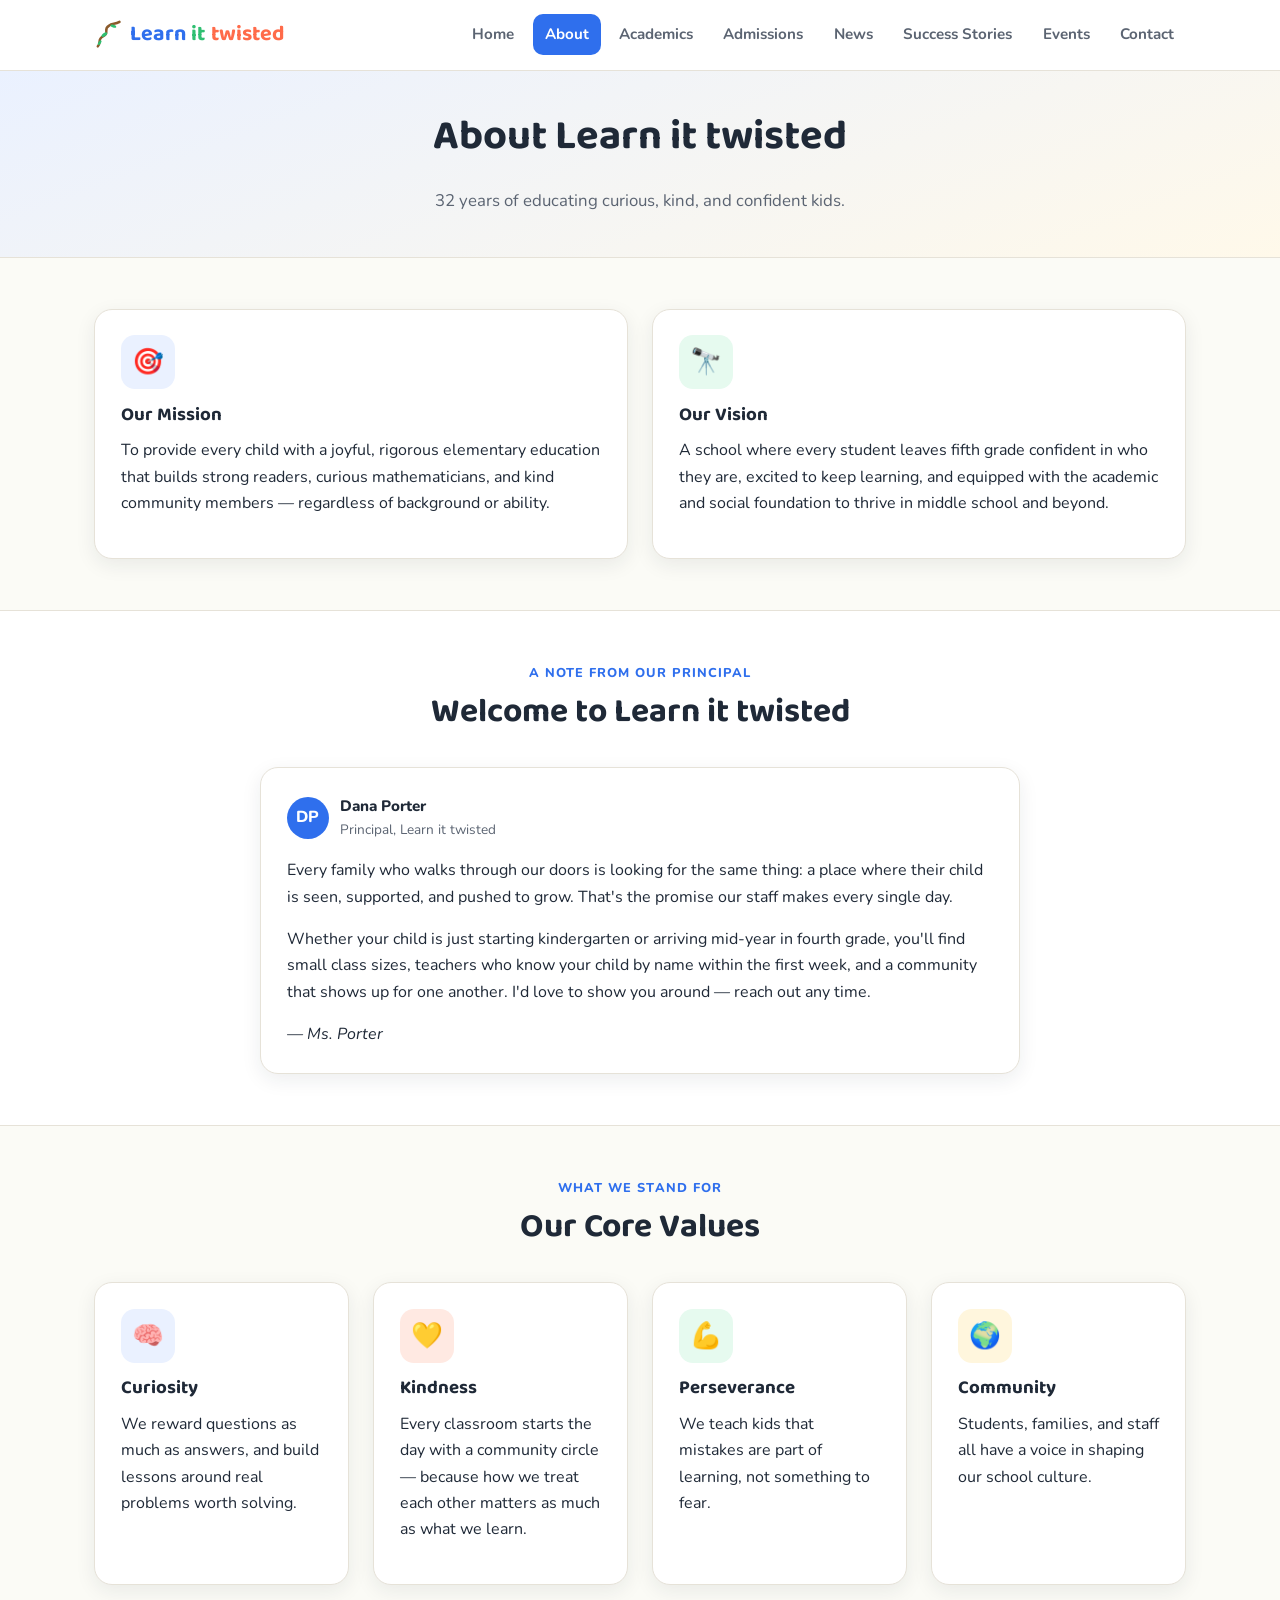
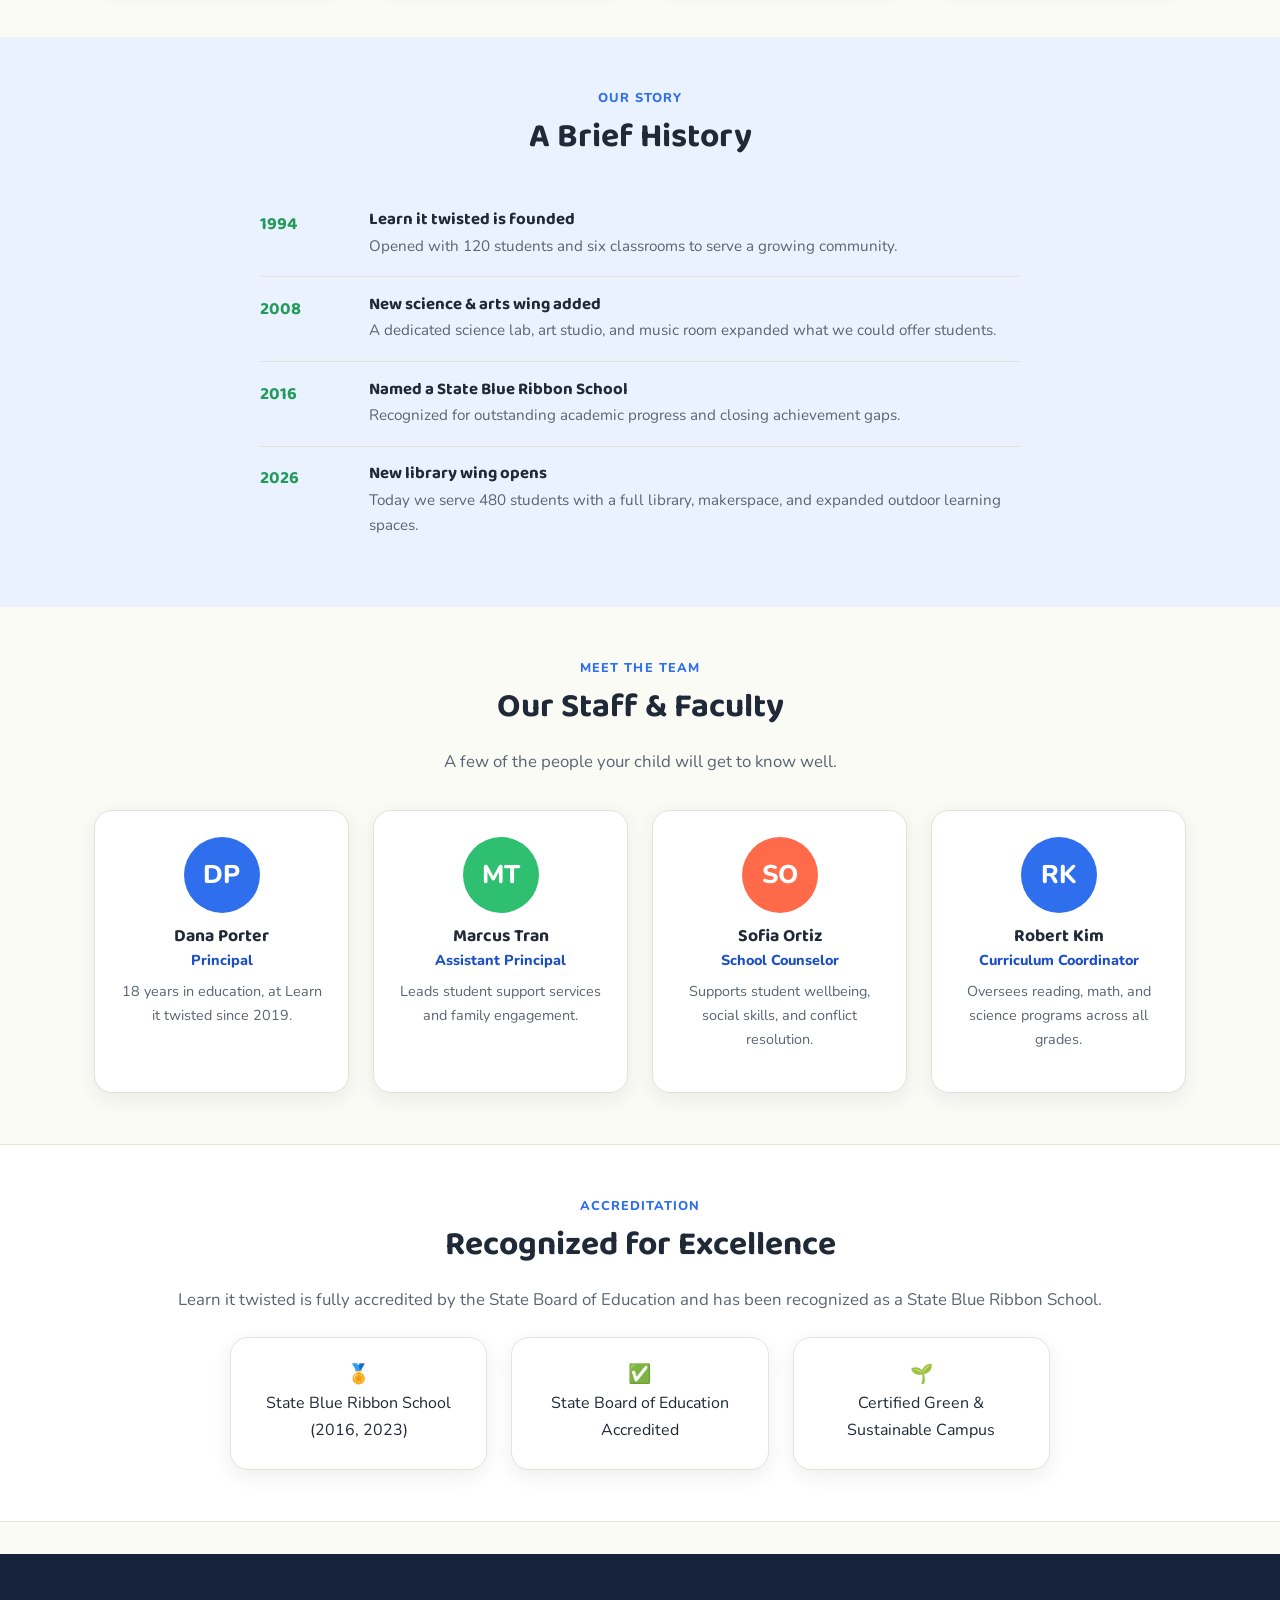
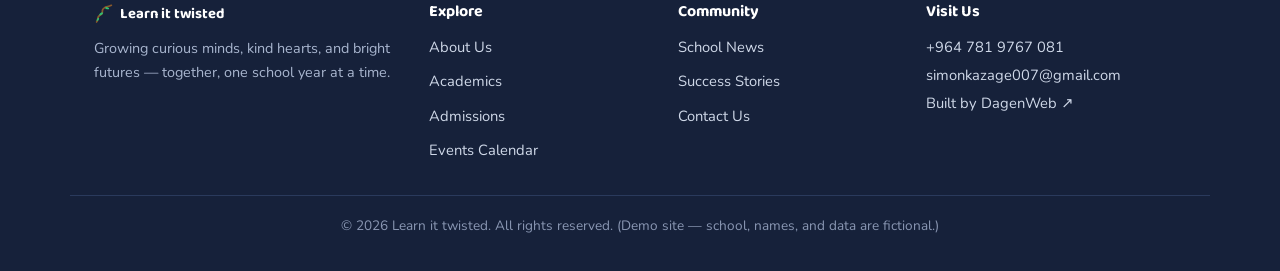
==== commit b828e797: "Add files via upload" ====
--- a/about.html
+++ b/about.html
@@ -5,7 +5,7 @@
 <meta name="viewport" content="width=device-width, initial-scale=1.0">
 <title>About Us — Learn it twisted</title>
 <meta name="description" content="Learn about Learn it twisted's mission, history, values, and the staff who make it a great place to learn.">
-<link rel="icon" href="data:image/svg+xml,<svg xmlns=%22http://www.w3.org/2000/svg%22 viewBox=%220 0 100 100%22><text y=%22.9em%22 font-size=%2290%22>🍁</text></svg>">
+<link rel="icon" href="data:image/svg+xml,<svg xmlns=%22http://www.w3.org/2000/svg%22 viewBox=%220 0 32 32%22><path d=%22M4,28 C8,24 3,20 10,17 C17,14 9,10 16,6 C19,3 22,5 27,2%22 fill=%22none%22 stroke=%22%238b5a2b%22 stroke-width=%222.6%22 stroke-linecap=%22round%22/><ellipse cx=%2211%22 cy=%2215.5%22 rx=%223.4%22 ry=%221.7%22 fill=%22%232fbf71%22 transform=%22rotate(-35 11 15.5)%22/><ellipse cx=%2220.5%22 cy=%226.5%22 rx=%223.2%22 ry=%221.6%22 fill=%22%232fbf71%22 transform=%22rotate(15 20.5 6.5)%22/><ellipse cx=%226%22 cy=%2224%22 rx=%222.8%22 ry=%221.4%22 fill=%22%232fbf71%22 transform=%22rotate(-55 6 24)%22/></svg>">
 <link rel="preconnect" href="https://fonts.googleapis.com">
 <link rel="preconnect" href="https://fonts.gstatic.com" crossorigin>
 <link href="https://fonts.googleapis.com/css2?family=Baloo+2:wght@500;600;700;800&family=Nunito:wght@400;600;700;800&display=swap" rel="stylesheet">
@@ -14,7 +14,7 @@
 <body>
 <header class="site-header">
     <div class="container header-inner">
-        <a href="index.html" class="logo">🍁 <span class="logo-m">Learn</span> <span class="logo-g">it</span> <span class="logo-e">twisted</span></a>
+        <a href="index.html" class="logo"><svg class="brand-icon" viewBox="0 0 32 32" aria-hidden="true"><path d="M4,28 C8,24 3,20 10,17 C17,14 9,10 16,6 C19,3 22,5 27,2" fill="none" stroke="#8b5a2b" stroke-width="2.6" stroke-linecap="round"/><ellipse cx="11" cy="15.5" rx="3.4" ry="1.7" fill="#2fbf71" transform="rotate(-35 11 15.5)"/><ellipse cx="20.5" cy="6.5" rx="3.2" ry="1.6" fill="#2fbf71" transform="rotate(15 20.5 6.5)"/><ellipse cx="6" cy="24" rx="2.8" ry="1.4" fill="#2fbf71" transform="rotate(-55 6 24)"/></svg> <span class="logo-m">Learn</span> <span class="logo-g">it</span> <span class="logo-e">twisted</span></a>
         <nav class="main-nav">
             <button class="nav-toggle" id="navToggle" aria-label="Toggle menu">☰</button>
             <ul id="navList">
@@ -200,7 +200,7 @@
 <footer class="site-footer">
     <div class="container footer-grid">
         <div class="footer-col footer-about">
-            <a href="index.html" class="logo">🍁 Learn it twisted</a>
+            <a href="index.html" class="logo"><svg class="brand-icon" viewBox="0 0 32 32" aria-hidden="true"><path d="M4,28 C8,24 3,20 10,17 C17,14 9,10 16,6 C19,3 22,5 27,2" fill="none" stroke="#8b5a2b" stroke-width="2.6" stroke-linecap="round"/><ellipse cx="11" cy="15.5" rx="3.4" ry="1.7" fill="#2fbf71" transform="rotate(-35 11 15.5)"/><ellipse cx="20.5" cy="6.5" rx="3.2" ry="1.6" fill="#2fbf71" transform="rotate(15 20.5 6.5)"/><ellipse cx="6" cy="24" rx="2.8" ry="1.4" fill="#2fbf71" transform="rotate(-55 6 24)"/></svg> Learn it twisted</a>
             <p>Growing curious minds, kind hearts, and bright futures — together, one school year at a time.</p>
         </div>
         <div class="footer-col">
--- a/assets/css/style.css
+++ b/assets/css/style.css
@@ -88,6 +88,7 @@
 .logo .logo-m { color: var(--blue); }
 .logo .logo-g { color: var(--green); }
 .logo .logo-e { color: var(--orange); }
+.brand-icon { width: 1.4em; height: 1.4em; flex-shrink: 0; }
 
 .main-nav { display: flex; align-items: center; }
 
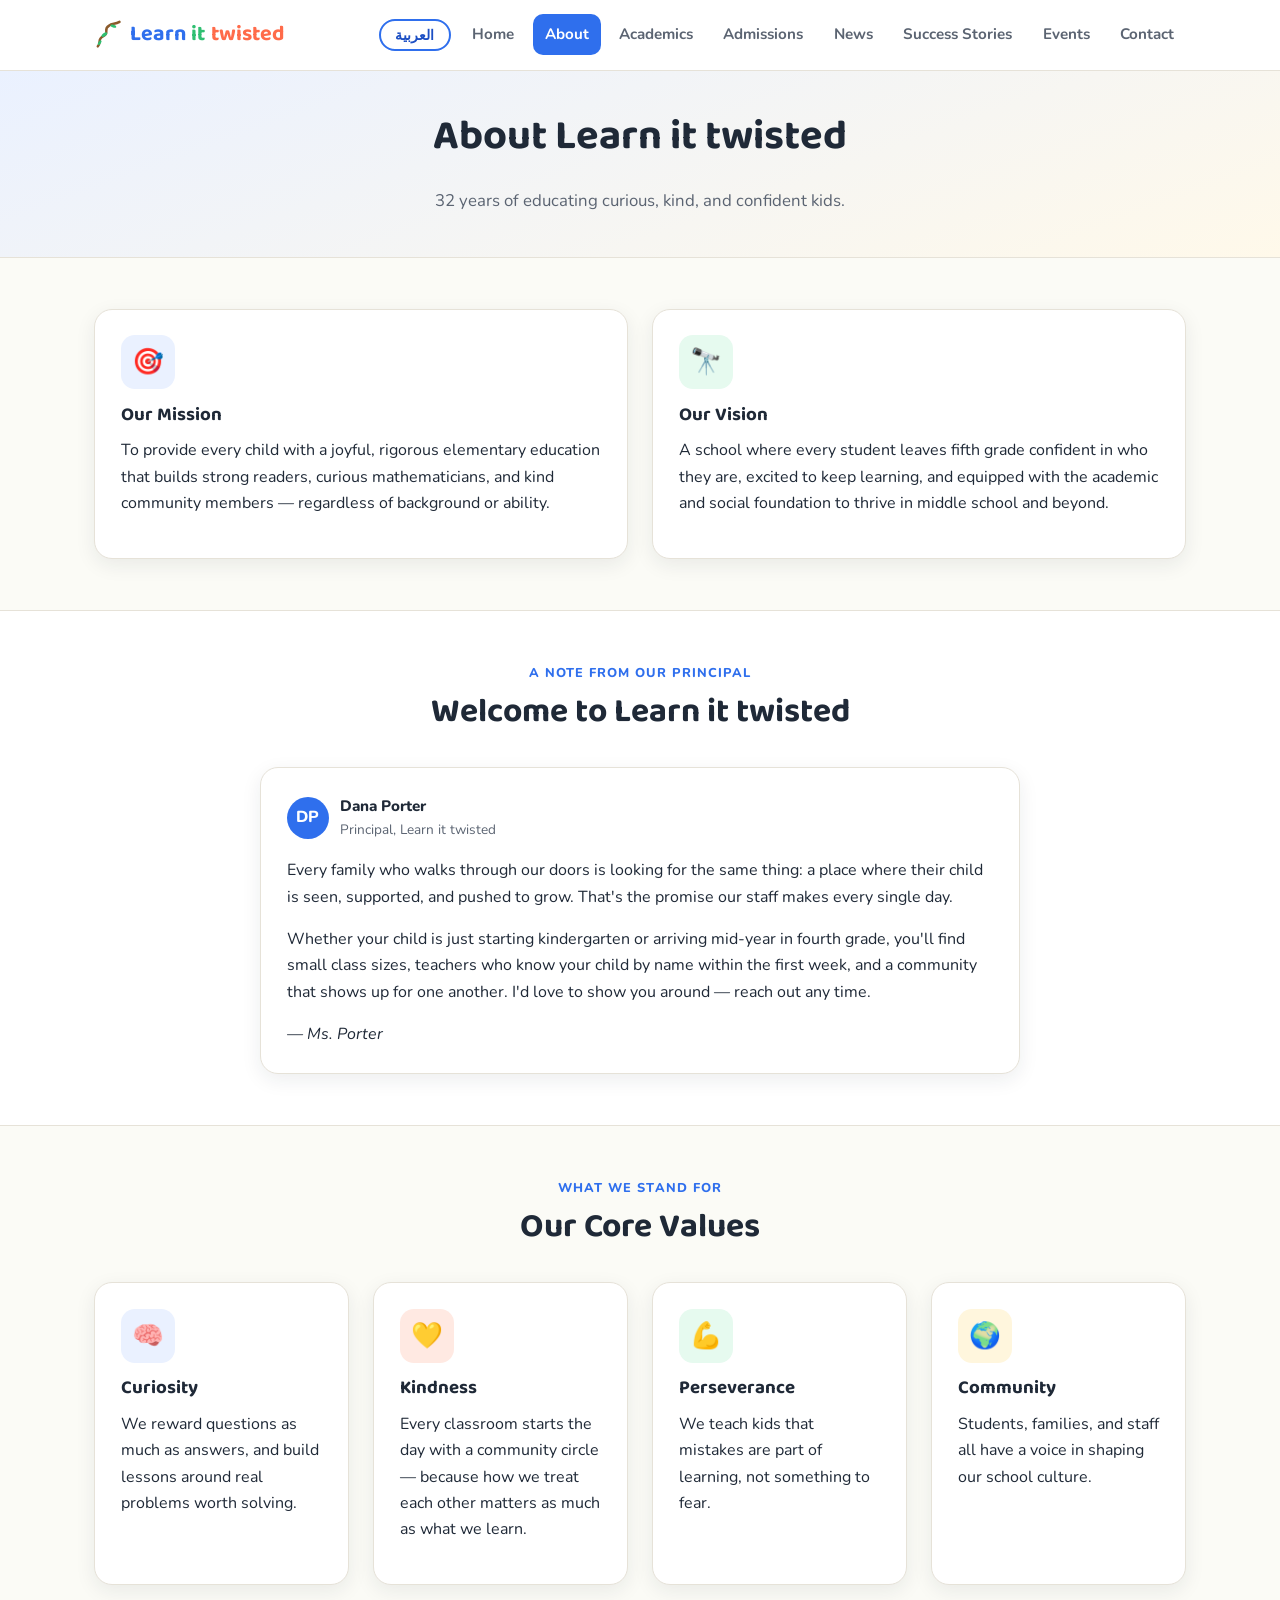
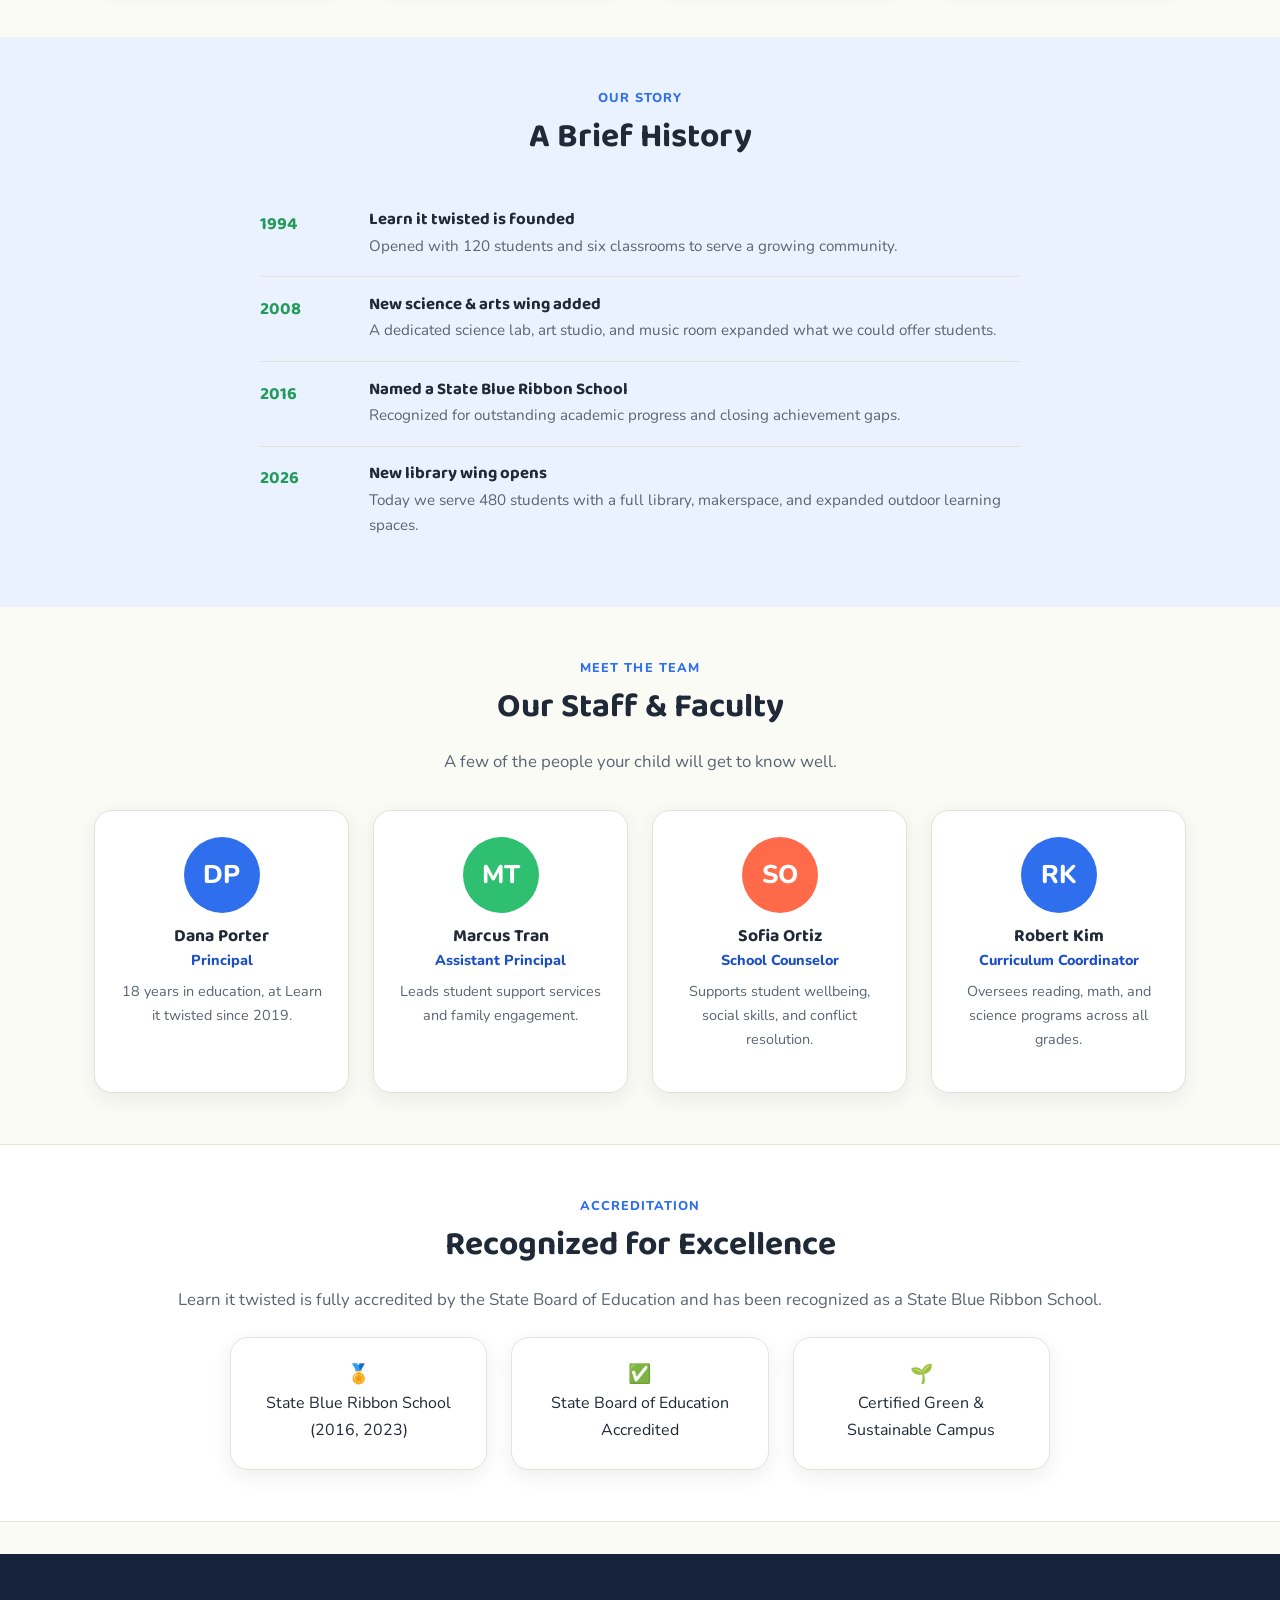
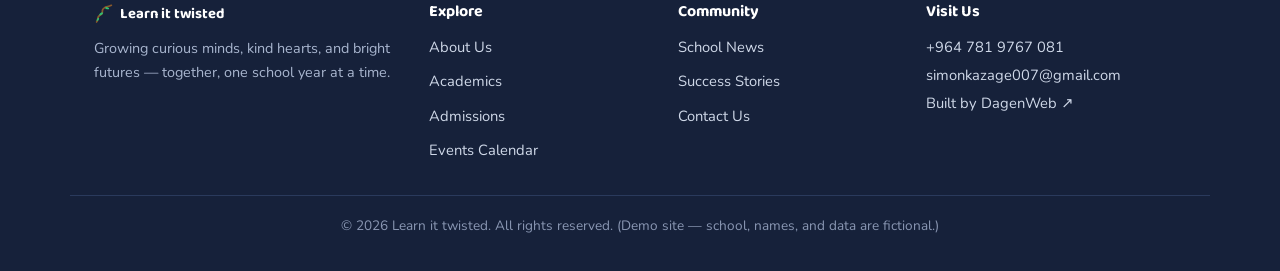
==== commit 9bcc7459: "Add files via upload" ====
--- a/about.html
+++ b/about.html
@@ -8,7 +8,7 @@
 <link rel="icon" href="data:image/svg+xml,<svg xmlns=%22http://www.w3.org/2000/svg%22 viewBox=%220 0 32 32%22><path d=%22M4,28 C8,24 3,20 10,17 C17,14 9,10 16,6 C19,3 22,5 27,2%22 fill=%22none%22 stroke=%22%238b5a2b%22 stroke-width=%222.6%22 stroke-linecap=%22round%22/><ellipse cx=%2211%22 cy=%2215.5%22 rx=%223.4%22 ry=%221.7%22 fill=%22%232fbf71%22 transform=%22rotate(-35 11 15.5)%22/><ellipse cx=%2220.5%22 cy=%226.5%22 rx=%223.2%22 ry=%221.6%22 fill=%22%232fbf71%22 transform=%22rotate(15 20.5 6.5)%22/><ellipse cx=%226%22 cy=%2224%22 rx=%222.8%22 ry=%221.4%22 fill=%22%232fbf71%22 transform=%22rotate(-55 6 24)%22/></svg>">
 <link rel="preconnect" href="https://fonts.googleapis.com">
 <link rel="preconnect" href="https://fonts.gstatic.com" crossorigin>
-<link href="https://fonts.googleapis.com/css2?family=Baloo+2:wght@500;600;700;800&family=Nunito:wght@400;600;700;800&display=swap" rel="stylesheet">
+<link href="https://fonts.googleapis.com/css2?family=Baloo+2:wght@500;600;700;800&family=Nunito:wght@400;600;700;800&family=Tajawal:wght@400;500;700;800&display=swap" rel="stylesheet">
 <link rel="stylesheet" href="assets/css/style.css">
 </head>
 <body>
@@ -16,16 +16,17 @@
     <div class="container header-inner">
         <a href="index.html" class="logo"><svg class="brand-icon" viewBox="0 0 32 32" aria-hidden="true"><path d="M4,28 C8,24 3,20 10,17 C17,14 9,10 16,6 C19,3 22,5 27,2" fill="none" stroke="#8b5a2b" stroke-width="2.6" stroke-linecap="round"/><ellipse cx="11" cy="15.5" rx="3.4" ry="1.7" fill="#2fbf71" transform="rotate(-35 11 15.5)"/><ellipse cx="20.5" cy="6.5" rx="3.2" ry="1.6" fill="#2fbf71" transform="rotate(15 20.5 6.5)"/><ellipse cx="6" cy="24" rx="2.8" ry="1.4" fill="#2fbf71" transform="rotate(-55 6 24)"/></svg> <span class="logo-m">Learn</span> <span class="logo-g">it</span> <span class="logo-e">twisted</span></a>
         <nav class="main-nav">
+            <button class="lang-toggle" id="langToggle" type="button" aria-label="Switch language">العربية</button>
             <button class="nav-toggle" id="navToggle" aria-label="Toggle menu">☰</button>
             <ul id="navList">
-                <li><a href="index.html">Home</a></li>
-                <li><a href="about.html" class="active">About</a></li>
-                <li><a href="academics.html">Academics</a></li>
-                <li><a href="admissions.html">Admissions</a></li>
-                <li><a href="news.html">News</a></li>
-                <li><a href="success.html">Success Stories</a></li>
-                <li><a href="events.html">Events</a></li>
-                <li><a href="contact.html">Contact</a></li>
+                <li><a href="index.html" data-ar="الرئيسية">Home</a></li>
+                <li><a href="about.html" class="active" data-ar="نبذة عنا">About</a></li>
+                <li><a href="academics.html" data-ar="المناهج">Academics</a></li>
+                <li><a href="admissions.html" data-ar="القبول">Admissions</a></li>
+                <li><a href="news.html" data-ar="الأخبار">News</a></li>
+                <li><a href="success.html" data-ar="قصص النجاح">Success Stories</a></li>
+                <li><a href="events.html" data-ar="الفعاليات">Events</a></li>
+                <li><a href="contact.html" data-ar="تواصل">Contact</a></li>
             </ul>
         </nav>
     </div>
@@ -34,8 +35,8 @@
 <main>
 <section class="page-hero">
     <div class="container">
-        <h1>About Learn it twisted</h1>
-        <p>32 years of educating curious, kind, and confident kids.</p>
+        <h1 data-ar="نبذة عن Learn it twisted">About Learn it twisted</h1>
+        <p data-ar="32 عامًا من تعليم أطفال فضوليين، لطفاء، وواثقين.">32 years of educating curious, kind, and confident kids.</p>
     </div>
 </section>
 
@@ -44,13 +45,13 @@
         <div class="grid grid-2">
             <div class="card">
                 <div class="icon-badge bg-blue">🎯</div>
-                <h3>Our Mission</h3>
-                <p>To provide every child with a joyful, rigorous elementary education that builds strong readers, curious mathematicians, and kind community members — regardless of background or ability.</p>
+                <h3 data-ar="رسالتنا">Our Mission</h3>
+                <p data-ar="تزويد كل طفل بتعليم ابتدائي ممتع وجاد يبني قراءً أقوياء، ورياضيين فضوليين، وأفرادًا لطفاء في المجتمع — بغض النظر عن الخلفية أو القدرة.">To provide every child with a joyful, rigorous elementary education that builds strong readers, curious mathematicians, and kind community members — regardless of background or ability.</p>
             </div>
             <div class="card">
                 <div class="icon-badge bg-green">🔭</div>
-                <h3>Our Vision</h3>
-                <p>A school where every student leaves fifth grade confident in who they are, excited to keep learning, and equipped with the academic and social foundation to thrive in middle school and beyond.</p>
+                <h3 data-ar="رؤيتنا">Our Vision</h3>
+                <p data-ar="مدرسة يغادر فيها كل طالب الصف الخامس واثقًا بذاته، ومتحمسًا لمواصلة التعلّم، ومزودًا بالأساس الأكاديمي والاجتماعي للنجاح في المرحلة المتوسطة وما بعدها.">A school where every student leaves fifth grade confident in who they are, excited to keep learning, and equipped with the academic and social foundation to thrive in middle school and beyond.</p>
             </div>
         </div>
     </div>
@@ -59,20 +60,20 @@
 <section class="section section-alt">
     <div class="container">
         <div class="section-head">
-            <span class="eyebrow">A note from our principal</span>
-            <h2 class="section-title">Welcome to Learn it twisted</h2>
+            <span class="eyebrow" data-ar="كلمة من مديرتنا">A note from our principal</span>
+            <h2 class="section-title" data-ar="مرحبًا بكم في Learn it twisted">Welcome to Learn it twisted</h2>
         </div>
         <div class="card" style="max-width:760px;margin:0 auto;">
             <div class="testimonial-author" style="margin-bottom:1rem;">
                 <div class="avatar avatar-blue">DP</div>
                 <div>
                     <div class="testimonial-name">Dana Porter</div>
-                    <div class="testimonial-role">Principal, Learn it twisted</div>
-                </div>
-            </div>
-            <p>Every family who walks through our doors is looking for the same thing: a place where their child is seen, supported, and pushed to grow. That's the promise our staff makes every single day.</p>
-            <p>Whether your child is just starting kindergarten or arriving mid-year in fourth grade, you'll find small class sizes, teachers who know your child by name within the first week, and a community that shows up for one another. I'd love to show you around — reach out any time.</p>
-            <p style="margin-bottom:0;"><em>— Ms. Porter</em></p>
+                    <div class="testimonial-role" data-ar="مديرة، Learn it twisted">Principal, Learn it twisted</div>
+                </div>
+            </div>
+            <p data-ar="كل عائلة تعبر أبوابنا تبحث عن الشيء نفسه: مكان يُرى فيه طفلها، ويُدعم، ويُشجَّع على النمو. هذا هو الوعد الذي يقدمه طاقمنا كل يوم.">Every family who walks through our doors is looking for the same thing: a place where their child is seen, supported, and pushed to grow. That's the promise our staff makes every single day.</p>
+            <p data-ar="سواء كان طفلك بدأ الروضة للتو أو انضم في منتصف العام في الصف الرابع، ستجد صفوفًا صغيرة، ومعلمين يعرفون اسم طفلك خلال الأسبوع الأول، ومجتمعًا يسانده الجميع. يسعدني أن أريكم المدرسة — تواصلوا معي في أي وقت.">Whether your child is just starting kindergarten or arriving mid-year in fourth grade, you'll find small class sizes, teachers who know your child by name within the first week, and a community that shows up for one another. I'd love to show you around — reach out any time.</p>
+            <p style="margin-bottom:0;"><em data-ar="— السيدة بورتر">— Ms. Porter</em></p>
         </div>
     </div>
 </section>
@@ -80,29 +81,29 @@
 <section class="section">
     <div class="container">
         <div class="section-head">
-            <span class="eyebrow">What we stand for</span>
-            <h2 class="section-title">Our Core Values</h2>
+            <span class="eyebrow" data-ar="ما نؤمن به">What we stand for</span>
+            <h2 class="section-title" data-ar="قيمنا الأساسية">Our Core Values</h2>
         </div>
         <div class="grid grid-4">
             <div class="card">
                 <div class="icon-badge bg-blue">🧠</div>
-                <h3>Curiosity</h3>
-                <p>We reward questions as much as answers, and build lessons around real problems worth solving.</p>
+                <h3 data-ar="الفضول">Curiosity</h3>
+                <p data-ar="نكافئ الأسئلة بقدر الإجابات، ونبني الدروس حول مشكلات حقيقية تستحق الحل.">We reward questions as much as answers, and build lessons around real problems worth solving.</p>
             </div>
             <div class="card">
                 <div class="icon-badge bg-orange">💛</div>
-                <h3>Kindness</h3>
-                <p>Every classroom starts the day with a community circle — because how we treat each other matters as much as what we learn.</p>
+                <h3 data-ar="اللطف">Kindness</h3>
+                <p data-ar="كل صف يبدأ يومه بحلقة مجتمعية — لأن طريقة تعاملنا مع بعضنا لا تقل أهمية عمّا نتعلمه.">Every classroom starts the day with a community circle — because how we treat each other matters as much as what we learn.</p>
             </div>
             <div class="card">
                 <div class="icon-badge bg-green">💪</div>
-                <h3>Perseverance</h3>
-                <p>We teach kids that mistakes are part of learning, not something to fear.</p>
+                <h3 data-ar="المثابرة">Perseverance</h3>
+                <p data-ar="نعلّم الأطفال أن الأخطاء جزء من التعلّم، وليست شيئًا يُخشى منه.">We teach kids that mistakes are part of learning, not something to fear.</p>
             </div>
             <div class="card">
                 <div class="icon-badge bg-yellow">🌍</div>
-                <h3>Community</h3>
-                <p>Students, families, and staff all have a voice in shaping our school culture.</p>
+                <h3 data-ar="المجتمع">Community</h3>
+                <p data-ar="للطلاب والعائلات والطاقم جميعًا صوت في تشكيل ثقافة مدرستنا.">Students, families, and staff all have a voice in shaping our school culture.</p>
             </div>
         </div>
     </div>
@@ -111,36 +112,36 @@
 <section class="section section-tint">
     <div class="container">
         <div class="section-head">
-            <span class="eyebrow">Our story</span>
-            <h2 class="section-title">A Brief History</h2>
+            <span class="eyebrow" data-ar="قصتنا">Our story</span>
+            <h2 class="section-title" data-ar="لمحة تاريخية">A Brief History</h2>
         </div>
         <ol class="timeline" style="max-width:760px;margin:0 auto;">
             <li>
                 <span class="timeline-year">1994</span>
                 <div>
-                    <h4>Learn it twisted is founded</h4>
-                    <p>Opened with 120 students and six classrooms to serve a growing community.</p>
+                    <h4 data-ar="تأسيس Learn it twisted">Learn it twisted is founded</h4>
+                    <p data-ar="افتُتحت بـ 120 طالبًا وستة صفوف لخدمة مجتمع متنامٍ.">Opened with 120 students and six classrooms to serve a growing community.</p>
                 </div>
             </li>
             <li>
                 <span class="timeline-year">2008</span>
                 <div>
-                    <h4>New science &amp; arts wing added</h4>
-                    <p>A dedicated science lab, art studio, and music room expanded what we could offer students.</p>
+                    <h4 data-ar="إضافة جناح جديد للعلوم والفنون">New science &amp; arts wing added</h4>
+                    <p data-ar="مختبر علوم مخصص، واستوديو فني، وغرفة موسيقى وسّعت ما يمكننا تقديمه للطلاب.">A dedicated science lab, art studio, and music room expanded what we could offer students.</p>
                 </div>
             </li>
             <li>
                 <span class="timeline-year">2016</span>
                 <div>
-                    <h4>Named a State Blue Ribbon School</h4>
-                    <p>Recognized for outstanding academic progress and closing achievement gaps.</p>
+                    <h4 data-ar="تسمّيت كمدرسة الشريط الأزرق الحكومية">Named a State Blue Ribbon School</h4>
+                    <p data-ar="حصلت على تقدير للتقدم الأكاديمي المتميز وسد فجوات التحصيل.">Recognized for outstanding academic progress and closing achievement gaps.</p>
                 </div>
             </li>
             <li>
                 <span class="timeline-year">2026</span>
                 <div>
-                    <h4>New library wing opens</h4>
-                    <p>Today we serve 480 students with a full library, makerspace, and expanded outdoor learning spaces.</p>
+                    <h4 data-ar="افتتاح جناح المكتبة الجديد">New library wing opens</h4>
+                    <p data-ar="نخدم اليوم 480 طالبًا بمكتبة كاملة، وركن ابتكار، ومساحات تعلّم خارجية موسّعة.">Today we serve 480 students with a full library, makerspace, and expanded outdoor learning spaces.</p>
                 </div>
             </li>
         </ol>
@@ -150,34 +151,34 @@
 <section class="section">
     <div class="container">
         <div class="section-head">
-            <span class="eyebrow">Meet the team</span>
-            <h2 class="section-title">Our Staff &amp; Faculty</h2>
-            <p class="section-sub">A few of the people your child will get to know well.</p>
+            <span class="eyebrow" data-ar="تعرّف على الفريق">Meet the team</span>
+            <h2 class="section-title" data-ar="طاقمنا التعليمي والإداري">Our Staff &amp; Faculty</h2>
+            <p class="section-sub" data-ar="بعض الأشخاص الذين سيتعرف عليهم طفلك جيدًا.">A few of the people your child will get to know well.</p>
         </div>
         <div class="grid grid-4">
             <div class="card staff-card">
                 <div class="avatar avatar-blue">DP</div>
                 <h3>Dana Porter</h3>
-                <div class="staff-role">Principal</div>
-                <p>18 years in education, at Learn it twisted since 2019.</p>
+                <div class="staff-role" data-ar="مديرة">Principal</div>
+                <p data-ar="18 عامًا في مجال التعليم، في Learn it twisted منذ 2019.">18 years in education, at Learn it twisted since 2019.</p>
             </div>
             <div class="card staff-card">
                 <div class="avatar avatar-green">MT</div>
                 <h3>Marcus Tran</h3>
-                <div class="staff-role">Assistant Principal</div>
-                <p>Leads student support services and family engagement.</p>
+                <div class="staff-role" data-ar="نائب المدير">Assistant Principal</div>
+                <p data-ar="يقود خدمات دعم الطلاب والتواصل مع العائلات.">Leads student support services and family engagement.</p>
             </div>
             <div class="card staff-card">
                 <div class="avatar avatar-orange">SO</div>
                 <h3>Sofia Ortiz</h3>
-                <div class="staff-role">School Counselor</div>
-                <p>Supports student wellbeing, social skills, and conflict resolution.</p>
+                <div class="staff-role" data-ar="المرشدة الطلابية">School Counselor</div>
+                <p data-ar="تدعم رفاهية الطلاب، والمهارات الاجتماعية، وحل النزاعات.">Supports student wellbeing, social skills, and conflict resolution.</p>
             </div>
             <div class="card staff-card">
                 <div class="avatar avatar-blue">RK</div>
                 <h3>Robert Kim</h3>
-                <div class="staff-role">Curriculum Coordinator</div>
-                <p>Oversees reading, math, and science programs across all grades.</p>
+                <div class="staff-role" data-ar="منسّق المناهج">Curriculum Coordinator</div>
+                <p data-ar="يشرف على برامج القراءة والرياضيات والعلوم في جميع الصفوف.">Oversees reading, math, and science programs across all grades.</p>
             </div>
         </div>
     </div>
@@ -185,13 +186,13 @@
 
 <section class="section section-alt">
     <div class="container text-center">
-        <span class="eyebrow">Accreditation</span>
-        <h2 class="section-title">Recognized for Excellence</h2>
-        <p class="section-sub" style="margin-bottom:1.5rem;">Learn it twisted is fully accredited by the State Board of Education and has been recognized as a State Blue Ribbon School.</p>
+        <span class="eyebrow" data-ar="الاعتماد الأكاديمي">Accreditation</span>
+        <h2 class="section-title" data-ar="معترَف بها للتميّز">Recognized for Excellence</h2>
+        <p class="section-sub" style="margin-bottom:1.5rem;" data-ar="Learn it twisted معتمدة بالكامل من مجلس التعليم الحكومي، وحاصلة على تقدير مدرسة الشريط الأزرق الحكومية.">Learn it twisted is fully accredited by the State Board of Education and has been recognized as a State Blue Ribbon School.</p>
         <div class="grid grid-3" style="max-width:820px;margin:0 auto;">
-            <div class="card"><h3 style="margin-bottom:0.2em;">🏅</h3><p style="margin:0;">State Blue Ribbon School (2016, 2023)</p></div>
-            <div class="card"><h3 style="margin-bottom:0.2em;">✅</h3><p style="margin:0;">State Board of Education Accredited</p></div>
-            <div class="card"><h3 style="margin-bottom:0.2em;">🌱</h3><p style="margin:0;">Certified Green &amp; Sustainable Campus</p></div>
+            <div class="card"><h3 style="margin-bottom:0.2em;">🏅</h3><p style="margin:0;" data-ar="مدرسة الشريط الأزرق الحكومية (2016، 2023)">State Blue Ribbon School (2016, 2023)</p></div>
+            <div class="card"><h3 style="margin-bottom:0.2em;">✅</h3><p style="margin:0;" data-ar="معتمدة من مجلس التعليم الحكومي">State Board of Education Accredited</p></div>
+            <div class="card"><h3 style="margin-bottom:0.2em;">🌱</h3><p style="margin:0;" data-ar="حرم معتمد أخضر ومستدام">Certified Green &amp; Sustainable Campus</p></div>
         </div>
     </div>
 </section>
@@ -201,36 +202,36 @@
     <div class="container footer-grid">
         <div class="footer-col footer-about">
             <a href="index.html" class="logo"><svg class="brand-icon" viewBox="0 0 32 32" aria-hidden="true"><path d="M4,28 C8,24 3,20 10,17 C17,14 9,10 16,6 C19,3 22,5 27,2" fill="none" stroke="#8b5a2b" stroke-width="2.6" stroke-linecap="round"/><ellipse cx="11" cy="15.5" rx="3.4" ry="1.7" fill="#2fbf71" transform="rotate(-35 11 15.5)"/><ellipse cx="20.5" cy="6.5" rx="3.2" ry="1.6" fill="#2fbf71" transform="rotate(15 20.5 6.5)"/><ellipse cx="6" cy="24" rx="2.8" ry="1.4" fill="#2fbf71" transform="rotate(-55 6 24)"/></svg> Learn it twisted</a>
-            <p>Growing curious minds, kind hearts, and bright futures — together, one school year at a time.</p>
+            <p data-ar="ننمّي عقولًا فضولية، وقلوبًا طيبة، ومستقبلًا مشرقًا — معًا، عامًا دراسيًا تلو الآخر.">Growing curious minds, kind hearts, and bright futures — together, one school year at a time.</p>
         </div>
         <div class="footer-col">
-            <h4>Explore</h4>
+            <h4 data-ar="استكشف">Explore</h4>
             <ul>
-                <li><a href="about.html">About Us</a></li>
-                <li><a href="academics.html">Academics</a></li>
-                <li><a href="admissions.html">Admissions</a></li>
-                <li><a href="events.html">Events Calendar</a></li>
+                <li><a href="about.html" data-ar="نبذة عنا">About Us</a></li>
+                <li><a href="academics.html" data-ar="المناهج">Academics</a></li>
+                <li><a href="admissions.html" data-ar="القبول">Admissions</a></li>
+                <li><a href="events.html" data-ar="تقويم الفعاليات">Events Calendar</a></li>
             </ul>
         </div>
         <div class="footer-col">
-            <h4>Community</h4>
+            <h4 data-ar="المجتمع">Community</h4>
             <ul>
-                <li><a href="news.html">School News</a></li>
-                <li><a href="success.html">Success Stories</a></li>
-                <li><a href="contact.html">Contact Us</a></li>
+                <li><a href="news.html" data-ar="أخبار المدرسة">School News</a></li>
+                <li><a href="success.html" data-ar="قصص النجاح">Success Stories</a></li>
+                <li><a href="contact.html" data-ar="تواصل معنا">Contact Us</a></li>
             </ul>
         </div>
         <div class="footer-col">
-            <h4>Visit Us</h4>
+            <h4 data-ar="تواصل">Visit Us</h4>
             <address>
                 <a href="tel:+9647819767081">+964 781 9767 081</a><br>
                 <a href="mailto:simonkazage007@gmail.com">simonkazage007@gmail.com</a><br>
-                <a href="https://simon-dagenhart.github.io/DagenWeb/" target="_blank" rel="noopener noreferrer">Built by DagenWeb &#8599;</a>
+                <a href="https://simon-dagenhart.github.io/DagenWeb/" target="_blank" rel="noopener noreferrer" data-ar="بُني بواسطة DagenWeb &#8599;">Built by DagenWeb &#8599;</a>
             </address>
         </div>
     </div>
     <div class="container footer-bottom">
-        <p>&copy; <span id="year"></span> Learn it twisted. All rights reserved. (Demo site — school, names, and data are fictional.)</p>
+        <p>&copy; <span id="year"></span> Learn it twisted. <span data-ar="جميع الحقوق محفوظة. (موقع تجريبي — اسم المدرسة والبيانات وهمية.)">All rights reserved. (Demo site — school, names, and data are fictional.)</span></p>
     </div>
 </footer>
 <script src="assets/js/main.js"></script>
--- a/assets/css/style.css
+++ b/assets/css/style.css
@@ -90,7 +90,20 @@
 .logo .logo-e { color: var(--orange); }
 .brand-icon { width: 1.4em; height: 1.4em; flex-shrink: 0; }
 
-.main-nav { display: flex; align-items: center; }
+.main-nav { display: flex; align-items: center; gap: 0.6rem; }
+
+.lang-toggle {
+    background: transparent;
+    color: var(--blue-dark);
+    border: 2px solid var(--blue);
+    border-radius: 999px;
+    padding: 0.4rem 0.9rem;
+    font-weight: 700;
+    font-size: 0.85rem;
+    cursor: pointer;
+    flex-shrink: 0;
+}
+.lang-toggle:hover { background: var(--blue-light); }
 
 .nav-toggle {
     display: none;
@@ -529,3 +542,34 @@
     .timeline li, .event-card, .step { grid-template-columns: 1fr; }
     .timeline-year { margin-bottom: 0.2rem; }
 }
+
+/* ==========================================================================
+   Arabic / RTL
+   ------------------------------------------------------------------------
+   Toggled by setting dir="rtl" lang="ar" on <html> (see main.js). Flex/grid
+   row layouts flip direction on their own once dir="rtl" is set — only the
+   few hardcoded left/right rules below need manual mirroring. Tajawal
+   takes over for Arabic since Baloo 2/Nunito have no Arabic glyphs.
+   ========================================================================== */
+
+[dir="rtl"] body {
+    font-family: 'Tajawal', system-ui, sans-serif;
+}
+
+[dir="rtl"] h1, [dir="rtl"] h2, [dir="rtl"] h3, [dir="rtl"] h4 {
+    font-family: 'Tajawal', system-ui, sans-serif;
+}
+
+[dir="rtl"] ul {
+    padding-left: 0;
+    padding-right: 1.2em;
+}
+
+[dir="rtl"] .article-body blockquote {
+    border-left: none;
+    border-right: 4px solid var(--blue);
+}
+
+[dir="rtl"] th, [dir="rtl"] td {
+    text-align: right;
+}
